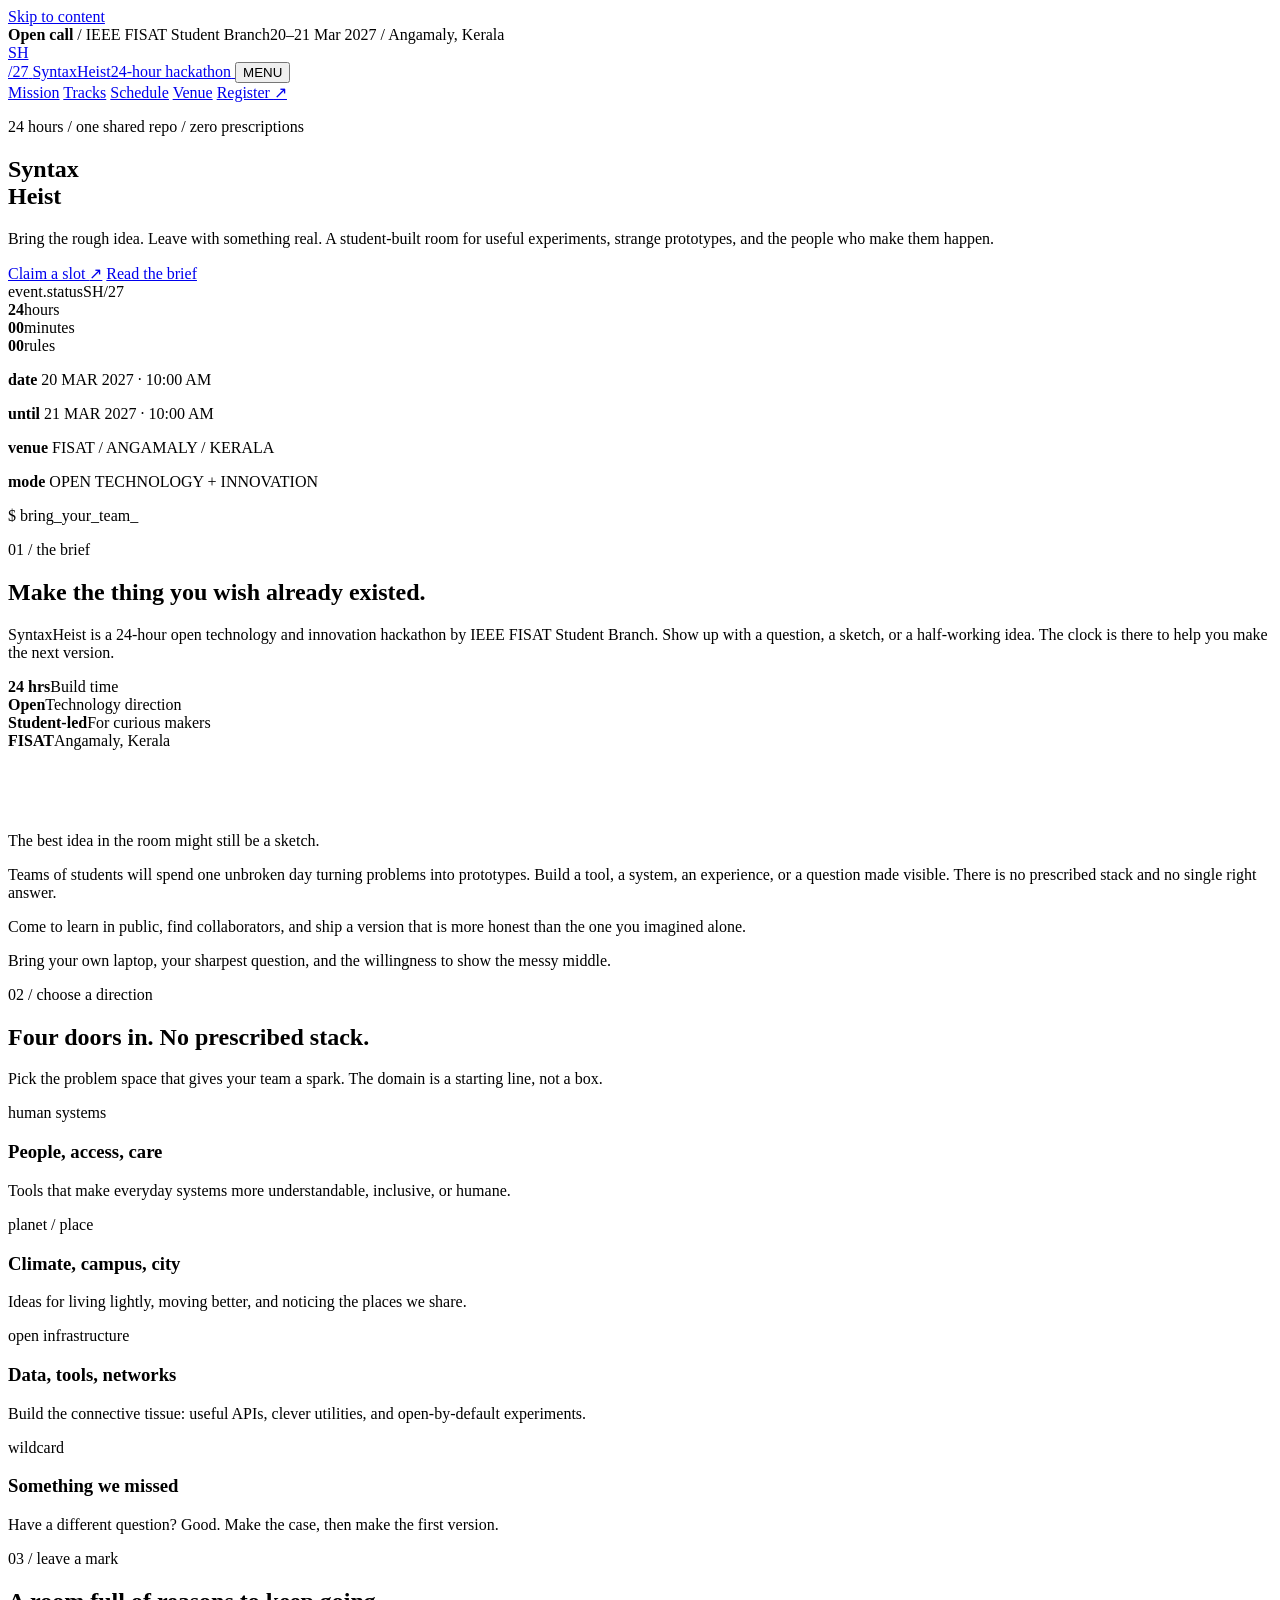
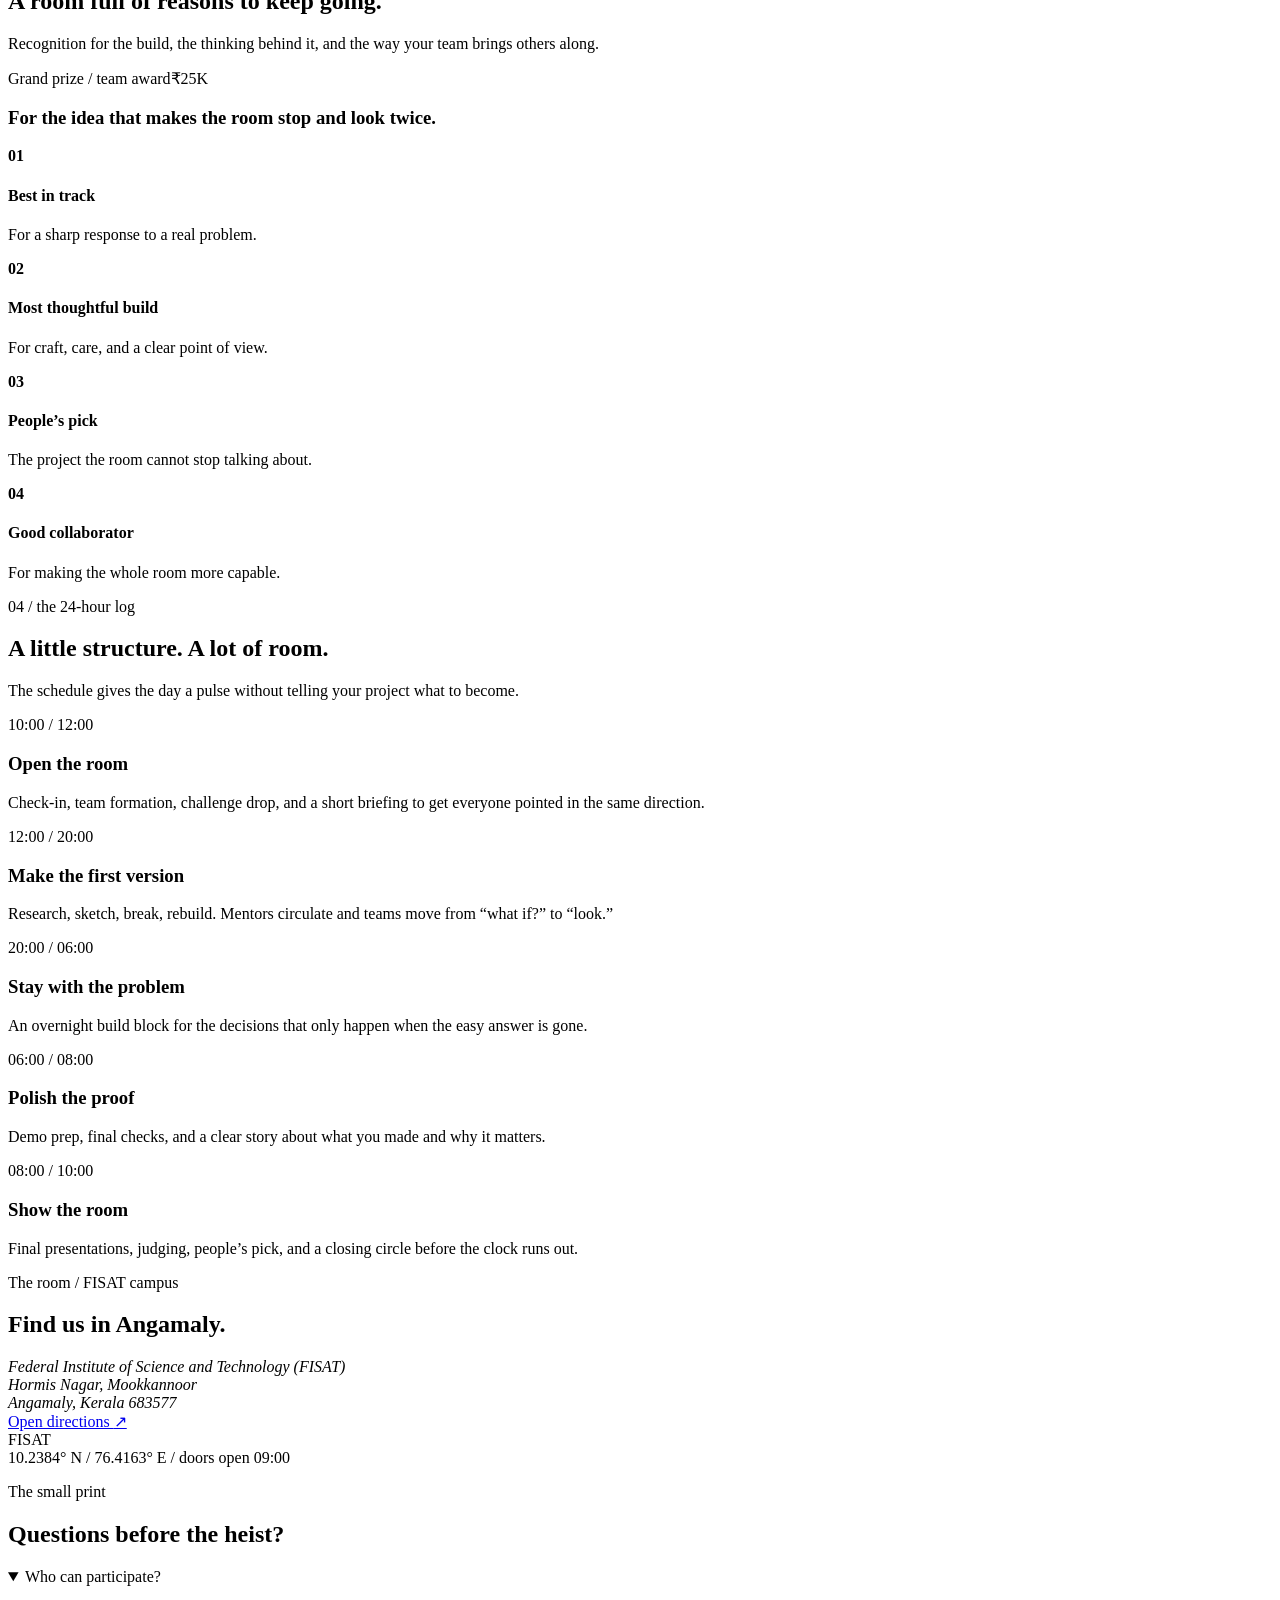
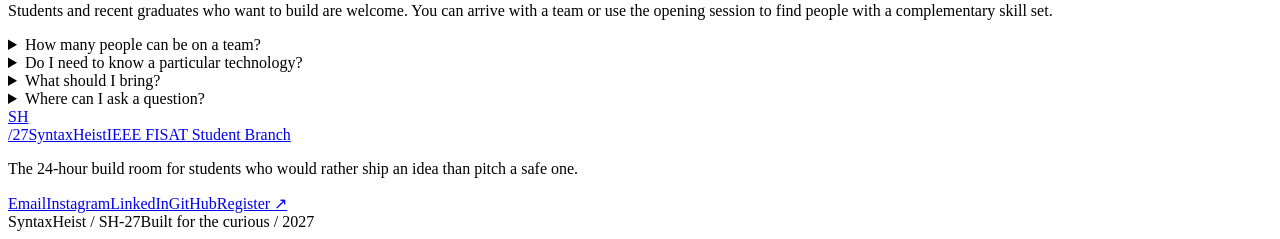
==== public/index.html @ 9d6cf353 "Build SyntaxHeist hackathon website" ====
<!doctype html>
<html lang="en">
<head>
  <meta charset="utf-8">
  <meta name="viewport" content="width=device-width, initial-scale=1">
  <meta name="description" content="SyntaxHeist is a 24-hour open technology and innovation hackathon by IEEE FISAT Student Branch.">
  <title>SyntaxHeist — 24-Hour Hackathon</title>
  <link rel="stylesheet" href="/styles.css">
  <script src="/script.js" defer></script>
</head>
<body>
  <a class="skip-link" href="#main-content">Skip to content</a>
  <div class="page-shell">
    <div class="announcement"><div class="wrap"><span><strong>Open call</strong> / IEEE FISAT Student Branch</span><span>20–21 Mar 2027 / Angamaly, Kerala</span></div></div>
    <header class="site-header">
      <div class="wrap header-inner">
        <a class="brand" href="/" aria-label="SyntaxHeist home">
          <span class="brand-mark">SH<br><span>/27</span></span>
          <span class="brand-text">SyntaxHeist<span>24-hour hackathon</span></span>
        </a>
        <button class="menu-toggle" type="button" data-menu-toggle aria-expanded="false" aria-label="Open navigation">MENU</button>
        <nav class="site-nav" data-site-nav aria-label="Primary navigation">
          <a href="#mission">Mission</a>
          <a href="#tracks">Tracks</a>
          <a href="#schedule">Schedule</a>
          <a href="#venue">Venue</a>
          <a class="nav-cta" href="/register.html">Register <span aria-hidden="true">↗</span></a>
        </nav>
      </div>
    </header>

    <main id="main-content">
      <section class="hero" aria-labelledby="hero-title">
        <div class="wrap hero-grid">
          <div class="hero-copy">
            <p class="eyebrow">24 hours / one shared repo / zero prescriptions</p>
            <h1 id="hero-title"><span class="outline">Syntax</span><br><span class="signal">Heist</span></h1>
            <p class="hero-dek">Bring the rough idea. Leave with something real. A student-built room for useful experiments, strange prototypes, and the people who make them happen.</p>
            <div class="hero-actions">
              <a class="button button-primary" href="/register.html">Claim a slot <span aria-hidden="true">↗</span></a>
              <a class="text-link" href="#mission">Read the brief</a>
            </div>
          </div>
          <div class="hero-console" aria-label="Event countdown information">
            <div class="console-top"><span><i class="live-dot"></i>event.status</span><span>SH/27</span></div>
            <div class="console-time" aria-label="24 hours">
              <div class="time-block"><strong>24</strong><span>hours</span></div>
              <div class="time-block"><strong>00</strong><span>minutes</span></div>
              <div class="time-block"><strong>00</strong><span>rules</span></div>
            </div>
            <div class="console-log">
              <p><b>date</b> 20 MAR 2027 · 10:00 AM</p>
              <p><b>until</b> 21 MAR 2027 · 10:00 AM</p>
              <p><b>venue</b> FISAT / ANGAMALY / KERALA</p>
              <p><b>mode</b> OPEN TECHNOLOGY + INNOVATION</p>
              <p class="cursor">$ bring_your_team<span aria-hidden="true">_</span></p>
            </div>
          </div>
        </div>
      </section>

      <section class="section" id="mission" aria-labelledby="mission-title">
        <div class="wrap">
          <div class="section-heading">
            <p class="rule-label">01 / the brief</p>
            <div><h2 id="mission-title">Make the thing you wish already existed.</h2><p class="lead">SyntaxHeist is a 24-hour open technology and innovation hackathon by IEEE FISAT Student Branch. Show up with a question, a sketch, or a half-working idea. The clock is there to help you make the next version.</p></div>
          </div>
          <div class="facts" aria-label="Event facts">
            <div class="fact"><strong>24 hrs</strong><span>Build time</span></div>
            <div class="fact"><strong>Open</strong><span>Technology direction</span></div>
            <div class="fact"><strong>Student-led</strong><span>For curious makers</span></div>
            <div class="fact"><strong>FISAT</strong><span>Angamaly, Kerala</span></div>
          </div>
          <div class="about-layout" style="margin-top: 82px;">
            <p class="big-note">The best idea in the room might still be a sketch.</p>
            <div class="about-copy"><p>Teams of students will spend one unbroken day turning problems into prototypes. Build a tool, a system, an experience, or a question made visible. There is no prescribed stack and no single right answer.</p><p>Come to learn in public, find collaborators, and ship a version that is more honest than the one you imagined alone.</p><p class="callout">Bring your own laptop, your sharpest question, and the willingness to show the messy middle.</p></div>
          </div>
        </div>
      </section>

      <section class="section" id="tracks" aria-labelledby="tracks-title">
        <div class="wrap">
          <div class="section-heading"><p class="rule-label">02 / choose a direction</p><div><h2 id="tracks-title">Four doors in. No prescribed stack.</h2><p class="lead">Pick the problem space that gives your team a spark. The domain is a starting line, not a box.</p></div></div>
          <div class="track-grid">
            <article class="track" data-index="/01"><span class="track-tag">human systems</span><h3>People, access, care</h3><p>Tools that make everyday systems more understandable, inclusive, or humane.</p></article>
            <article class="track" data-index="/02"><span class="track-tag">planet / place</span><h3>Climate, campus, city</h3><p>Ideas for living lightly, moving better, and noticing the places we share.</p></article>
            <article class="track" data-index="/03"><span class="track-tag">open infrastructure</span><h3>Data, tools, networks</h3><p>Build the connective tissue: useful APIs, clever utilities, and open-by-default experiments.</p></article>
            <article class="track" data-index="/04"><span class="track-tag">wildcard</span><h3>Something we missed</h3><p>Have a different question? Good. Make the case, then make the first version.</p></article>
          </div>
        </div>
      </section>

      <section class="section" aria-labelledby="prizes-title">
        <div class="wrap">
          <div class="section-heading"><p class="rule-label">03 / leave a mark</p><div><h2 id="prizes-title">A room full of reasons to keep going.</h2><p class="lead">Recognition for the build, the thinking behind it, and the way your team brings others along.</p></div></div>
          <div class="prize-layout">
            <div class="prize-feature"><span class="eyebrow">Grand prize / team award</span><span class="amount">₹25K</span><h3>For the idea that makes the room stop and look twice.</h3></div>
            <div class="prize-list">
              <div class="prize-row"><strong>01</strong><div><h4>Best in track</h4><p>For a sharp response to a real problem.</p></div></div>
              <div class="prize-row"><strong>02</strong><div><h4>Most thoughtful build</h4><p>For craft, care, and a clear point of view.</p></div></div>
              <div class="prize-row"><strong>03</strong><div><h4>People’s pick</h4><p>The project the room cannot stop talking about.</p></div></div>
              <div class="prize-row"><strong>04</strong><div><h4>Good collaborator</h4><p>For making the whole room more capable.</p></div></div>
            </div>
          </div>
        </div>
      </section>

      <section class="section" id="schedule" aria-labelledby="schedule-title">
        <div class="wrap">
          <div class="section-heading"><p class="rule-label">04 / the 24-hour log</p><div><h2 id="schedule-title">A little structure. A lot of room.</h2><p class="lead">The schedule gives the day a pulse without telling your project what to become.</p></div></div>
          <div class="timeline">
            <div class="timeline-item"><span class="timeline-time">10:00 / 12:00</span><h3>Open the room</h3><p>Check-in, team formation, challenge drop, and a short briefing to get everyone pointed in the same direction.</p></div>
            <div class="timeline-item"><span class="timeline-time">12:00 / 20:00</span><h3>Make the first version</h3><p>Research, sketch, break, rebuild. Mentors circulate and teams move from “what if?” to “look.”</p></div>
            <div class="timeline-item"><span class="timeline-time">20:00 / 06:00</span><h3>Stay with the problem</h3><p>An overnight build block for the decisions that only happen when the easy answer is gone.</p></div>
            <div class="timeline-item"><span class="timeline-time">06:00 / 08:00</span><h3>Polish the proof</h3><p>Demo prep, final checks, and a clear story about what you made and why it matters.</p></div>
            <div class="timeline-item"><span class="timeline-time">08:00 / 10:00</span><h3>Show the room</h3><p>Final presentations, judging, people’s pick, and a closing circle before the clock runs out.</p></div>
          </div>
        </div>
      </section>

      <section class="section" id="venue" aria-labelledby="venue-title">
        <div class="wrap venue-band">
          <div><p class="eyebrow">The room / FISAT campus</p><h2 id="venue-title">Find us in Angamaly.</h2><address>Federal Institute of Science and Technology (FISAT)<br>Hormis Nagar, Mookkannoor<br>Angamaly, Kerala 683577</address><div class="hero-actions"><a class="button button-ghost" href="https://www.google.com/maps/search/?api=1&query=Federal+Institute+of+Science+and+Technology+FISAT+Angamaly+Kerala" target="_blank" rel="noreferrer">Open directions <span aria-hidden="true">↗</span></a></div></div>
          <div class="venue-card"><div class="venue-map"><span class="venue-pin">FISAT</span></div><div class="venue-meta">10.2384° N / 76.4163° E / doors open 09:00</div></div>
        </div>
      </section>

      <section class="section" aria-labelledby="faq-title">
        <div class="wrap faq-grid">
          <div class="faq-intro"><p class="eyebrow">The small print</p><h2 id="faq-title">Questions before the heist?</h2></div>
          <div class="faq-list">
            <details open><summary>Who can participate?</summary><p>Students and recent graduates who want to build are welcome. You can arrive with a team or use the opening session to find people with a complementary skill set.</p></details>
            <details><summary>How many people can be on a team?</summary><p>Teams of 2–4 are the sweet spot. A solo build is welcome too; use the team member field on the form to tell us what you are looking for.</p></details>
            <details><summary>Do I need to know a particular technology?</summary><p>No. SyntaxHeist is open technology by design. Bring the tools that help you answer the question, not the tools that look impressive on paper.</p></details>
            <details><summary>What should I bring?</summary><p>Your laptop, charger, student ID, a water bottle, and a willingness to explain your work as it changes. More event logistics will be shared after registration.</p></details>
            <details><summary>Where can I ask a question?</summary><p>Write to <a class="text-link" href="mailto:ieeefisat@fisat.ac.in">ieeefisat@fisat.ac.in</a> and include “SyntaxHeist” in the subject line.</p></details>
          </div>
        </div>
      </section>
    </main>

    <footer class="site-footer">
      <div class="wrap">
        <div class="footer-top"><div><a class="brand" href="/" aria-label="SyntaxHeist home"><span class="brand-mark">SH<br><span>/27</span></span><span class="brand-text">SyntaxHeist<span>IEEE FISAT Student Branch</span></span></a><p class="footer-note">The 24-hour build room for students who would rather ship an idea than pitch a safe one.</p></div><div class="footer-links"><a href="mailto:ieeefisat@fisat.ac.in">Email</a><a href="https://www.instagram.com/ieeefisat/" target="_blank" rel="noreferrer">Instagram</a><a href="https://www.linkedin.com/company/ieee-fisat-student-branch/" target="_blank" rel="noreferrer">LinkedIn</a><a href="https://github.com/IEEE-FISAT-Student-Branch" target="_blank" rel="noreferrer">GitHub</a><a href="/register.html">Register ↗</a></div></div>
        <div class="footer-bottom"><span>SyntaxHeist / SH-27</span><span>Built for the curious / 2027</span></div>
      </div>
    </footer>
  </div>
</body>
</html>
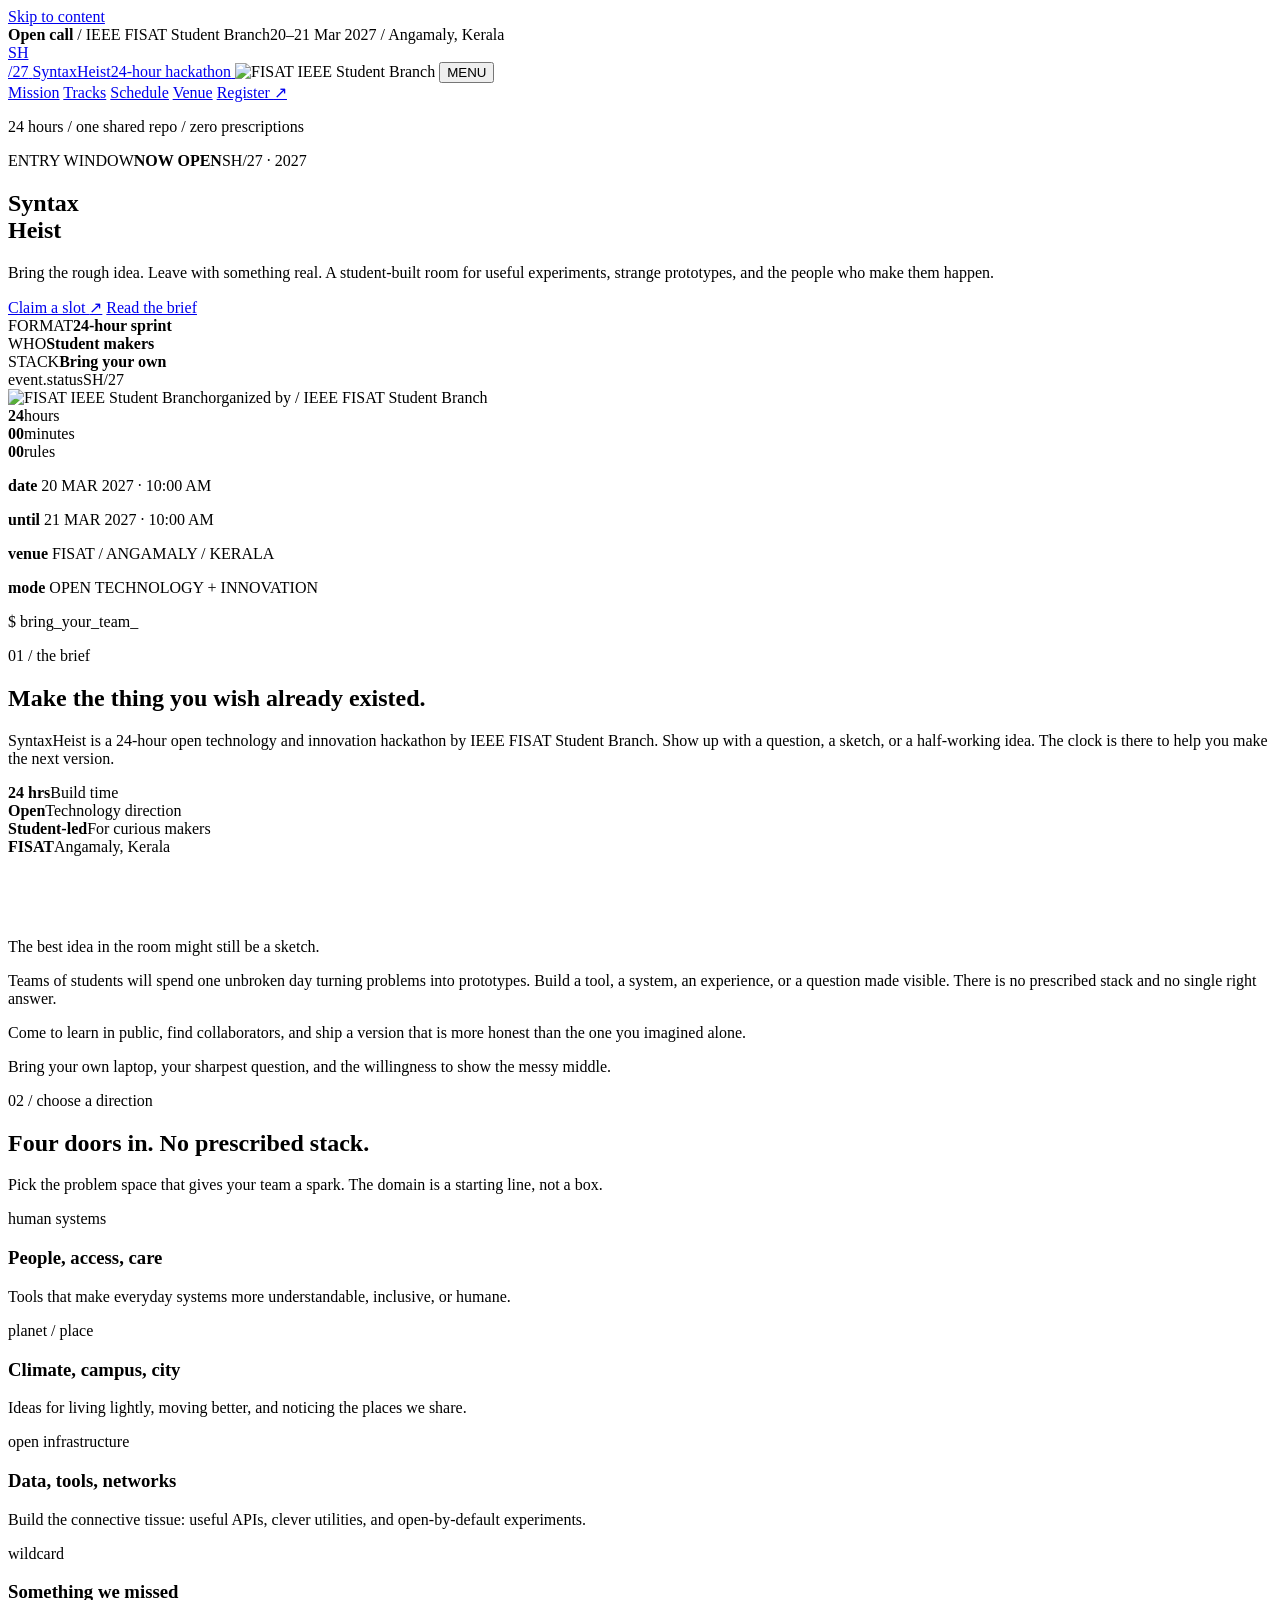
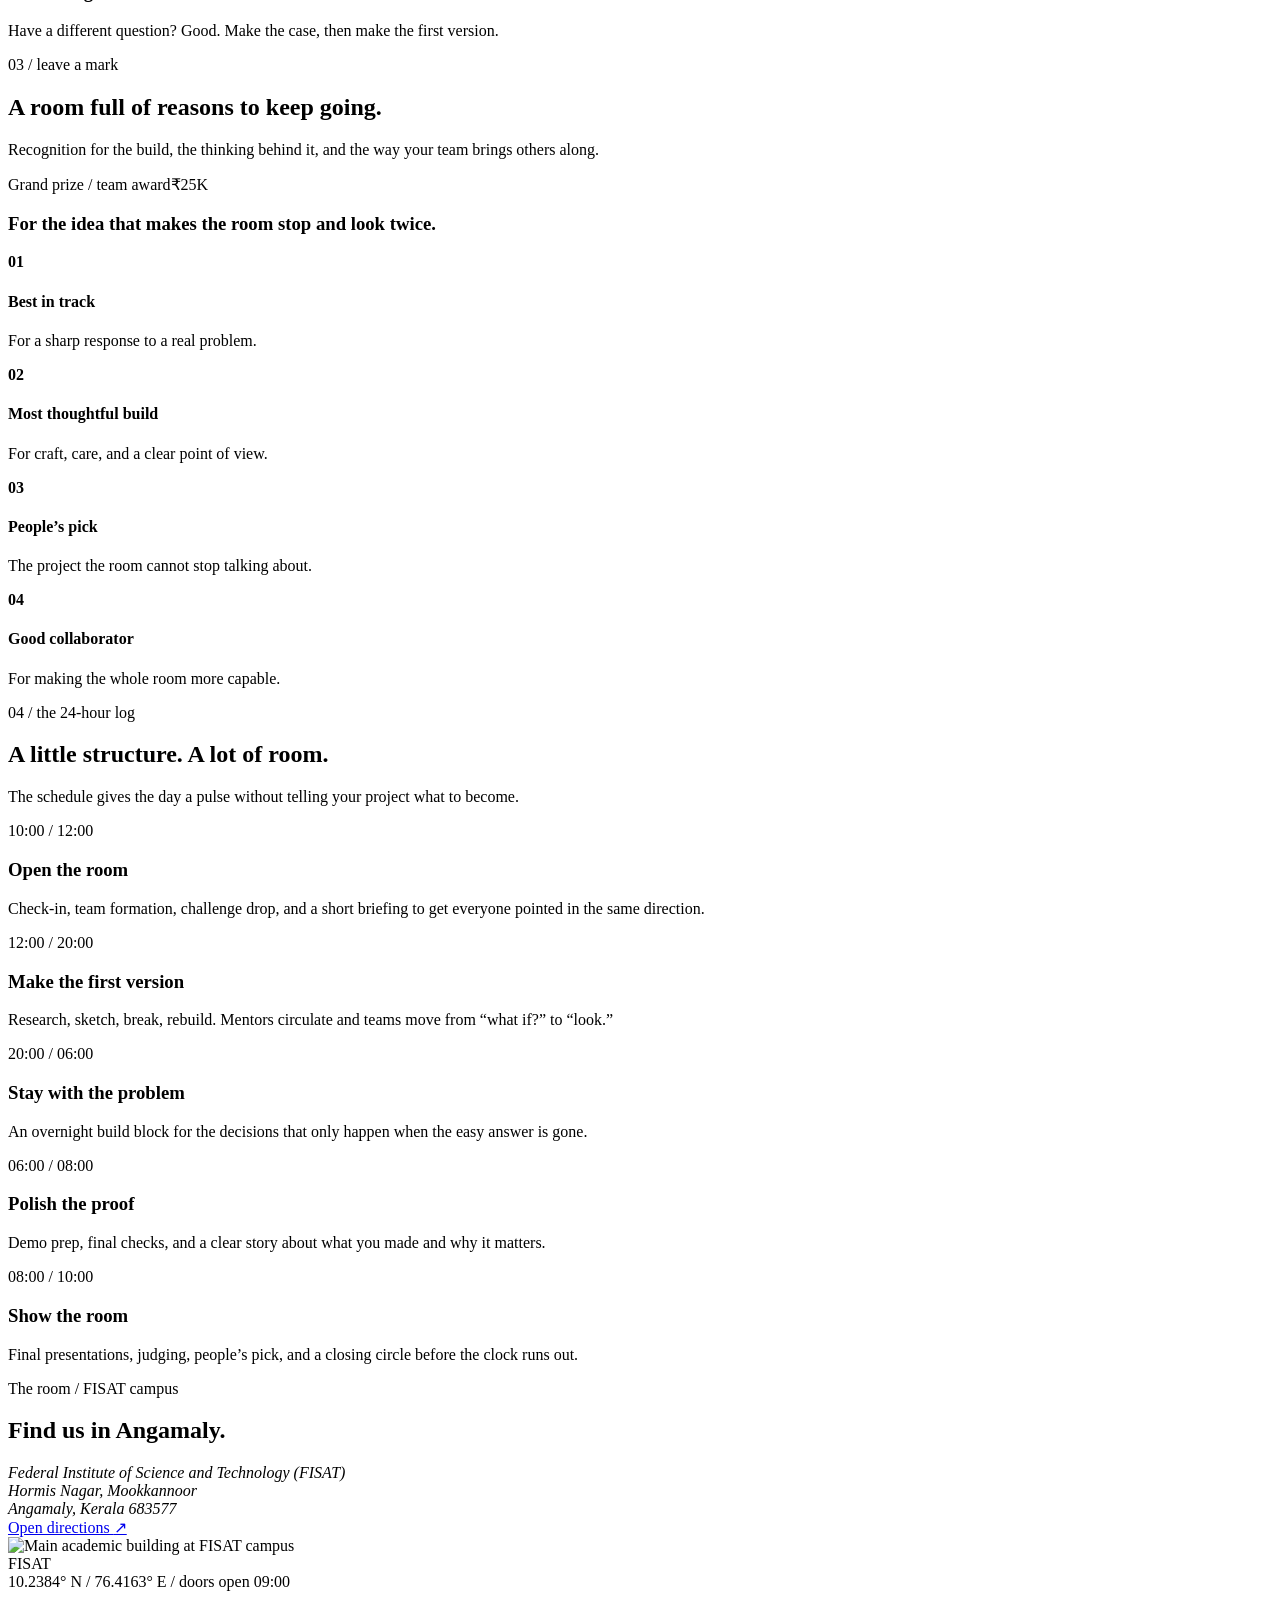
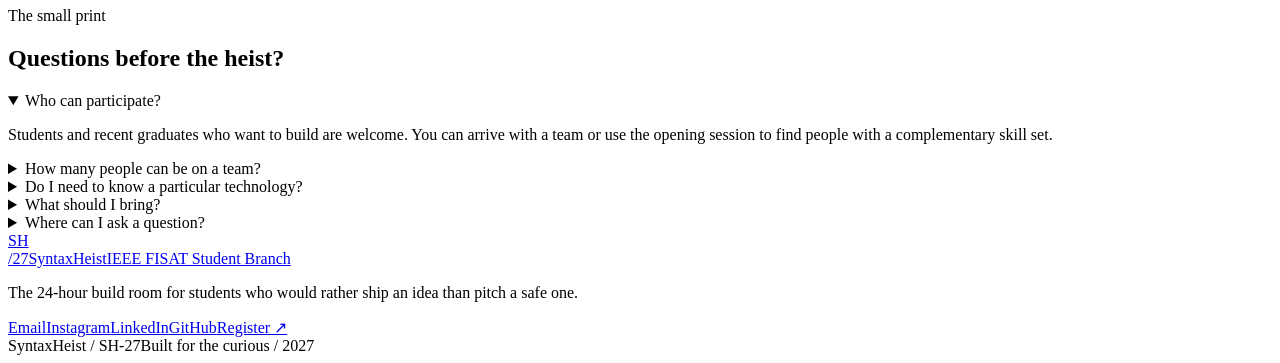
==== commit 3143c068: "Refine SyntaxHeist event UI" ====
--- a/public/index.html
+++ b/public/index.html
@@ -18,6 +18,7 @@
           <span class="brand-mark">SH<br><span>/27</span></span>
           <span class="brand-text">SyntaxHeist<span>24-hour hackathon</span></span>
         </a>
+        <img class="organizer-logo" src="/assets/fisat-ieee-student-branch.jpg" alt="FISAT IEEE Student Branch">
         <button class="menu-toggle" type="button" data-menu-toggle aria-expanded="false" aria-label="Open navigation">MENU</button>
         <nav class="site-nav" data-site-nav aria-label="Primary navigation">
           <a href="#mission">Mission</a>
@@ -34,15 +35,18 @@
         <div class="wrap hero-grid">
           <div class="hero-copy">
             <p class="eyebrow">24 hours / one shared repo / zero prescriptions</p>
+            <div class="hero-stamp"><span>ENTRY WINDOW</span><strong>NOW OPEN</strong><span>SH/27 · 2027</span></div>
             <h1 id="hero-title"><span class="outline">Syntax</span><br><span class="signal">Heist</span></h1>
             <p class="hero-dek">Bring the rough idea. Leave with something real. A student-built room for useful experiments, strange prototypes, and the people who make them happen.</p>
             <div class="hero-actions">
               <a class="button button-primary" href="/register.html">Claim a slot <span aria-hidden="true">↗</span></a>
               <a class="text-link" href="#mission">Read the brief</a>
             </div>
+            <div class="hero-meta" aria-label="Quick event details"><div><span>FORMAT</span><strong>24-hour sprint</strong></div><div><span>WHO</span><strong>Student makers</strong></div><div><span>STACK</span><strong>Bring your own</strong></div></div>
           </div>
           <div class="hero-console" aria-label="Event countdown information">
             <div class="console-top"><span><i class="live-dot"></i>event.status</span><span>SH/27</span></div>
+            <div class="organizer-lockup"><img src="/assets/fisat-ieee-student-branch.jpg" alt="FISAT IEEE Student Branch"><span>organized by / IEEE FISAT Student Branch</span></div>
             <div class="console-time" aria-label="24 hours">
               <div class="time-block"><strong>24</strong><span>hours</span></div>
               <div class="time-block"><strong>00</strong><span>minutes</span></div>
@@ -121,7 +125,7 @@
       <section class="section" id="venue" aria-labelledby="venue-title">
         <div class="wrap venue-band">
           <div><p class="eyebrow">The room / FISAT campus</p><h2 id="venue-title">Find us in Angamaly.</h2><address>Federal Institute of Science and Technology (FISAT)<br>Hormis Nagar, Mookkannoor<br>Angamaly, Kerala 683577</address><div class="hero-actions"><a class="button button-ghost" href="https://www.google.com/maps/search/?api=1&query=Federal+Institute+of+Science+and+Technology+FISAT+Angamaly+Kerala" target="_blank" rel="noreferrer">Open directions <span aria-hidden="true">↗</span></a></div></div>
-          <div class="venue-card"><div class="venue-map"><span class="venue-pin">FISAT</span></div><div class="venue-meta">10.2384° N / 76.4163° E / doors open 09:00</div></div>
+          <div class="venue-card"><img class="venue-photo" src="/assets/fisat-campus.jpg" alt="Main academic building at FISAT campus"><div class="venue-map"><span class="venue-pin">FISAT</span></div><div class="venue-meta">10.2384° N / 76.4163° E / doors open 09:00</div></div>
         </div>
       </section>
 
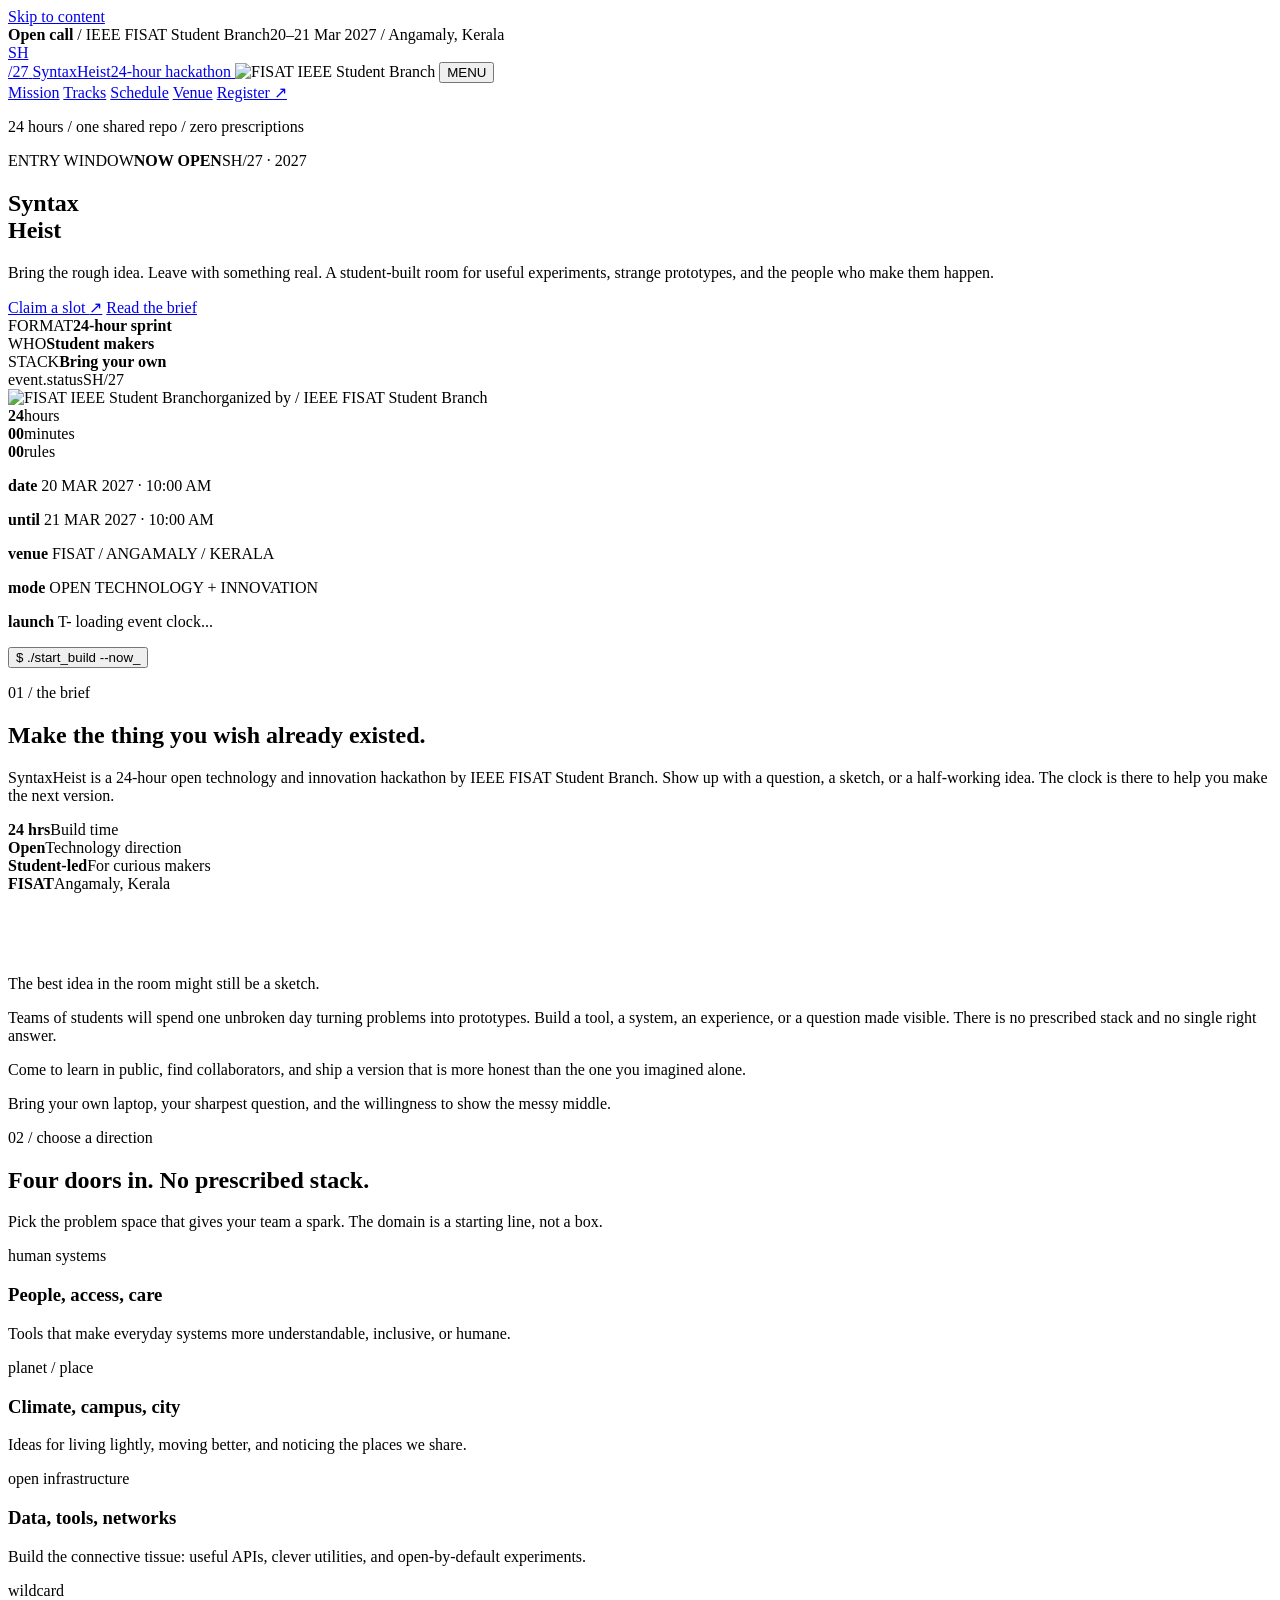
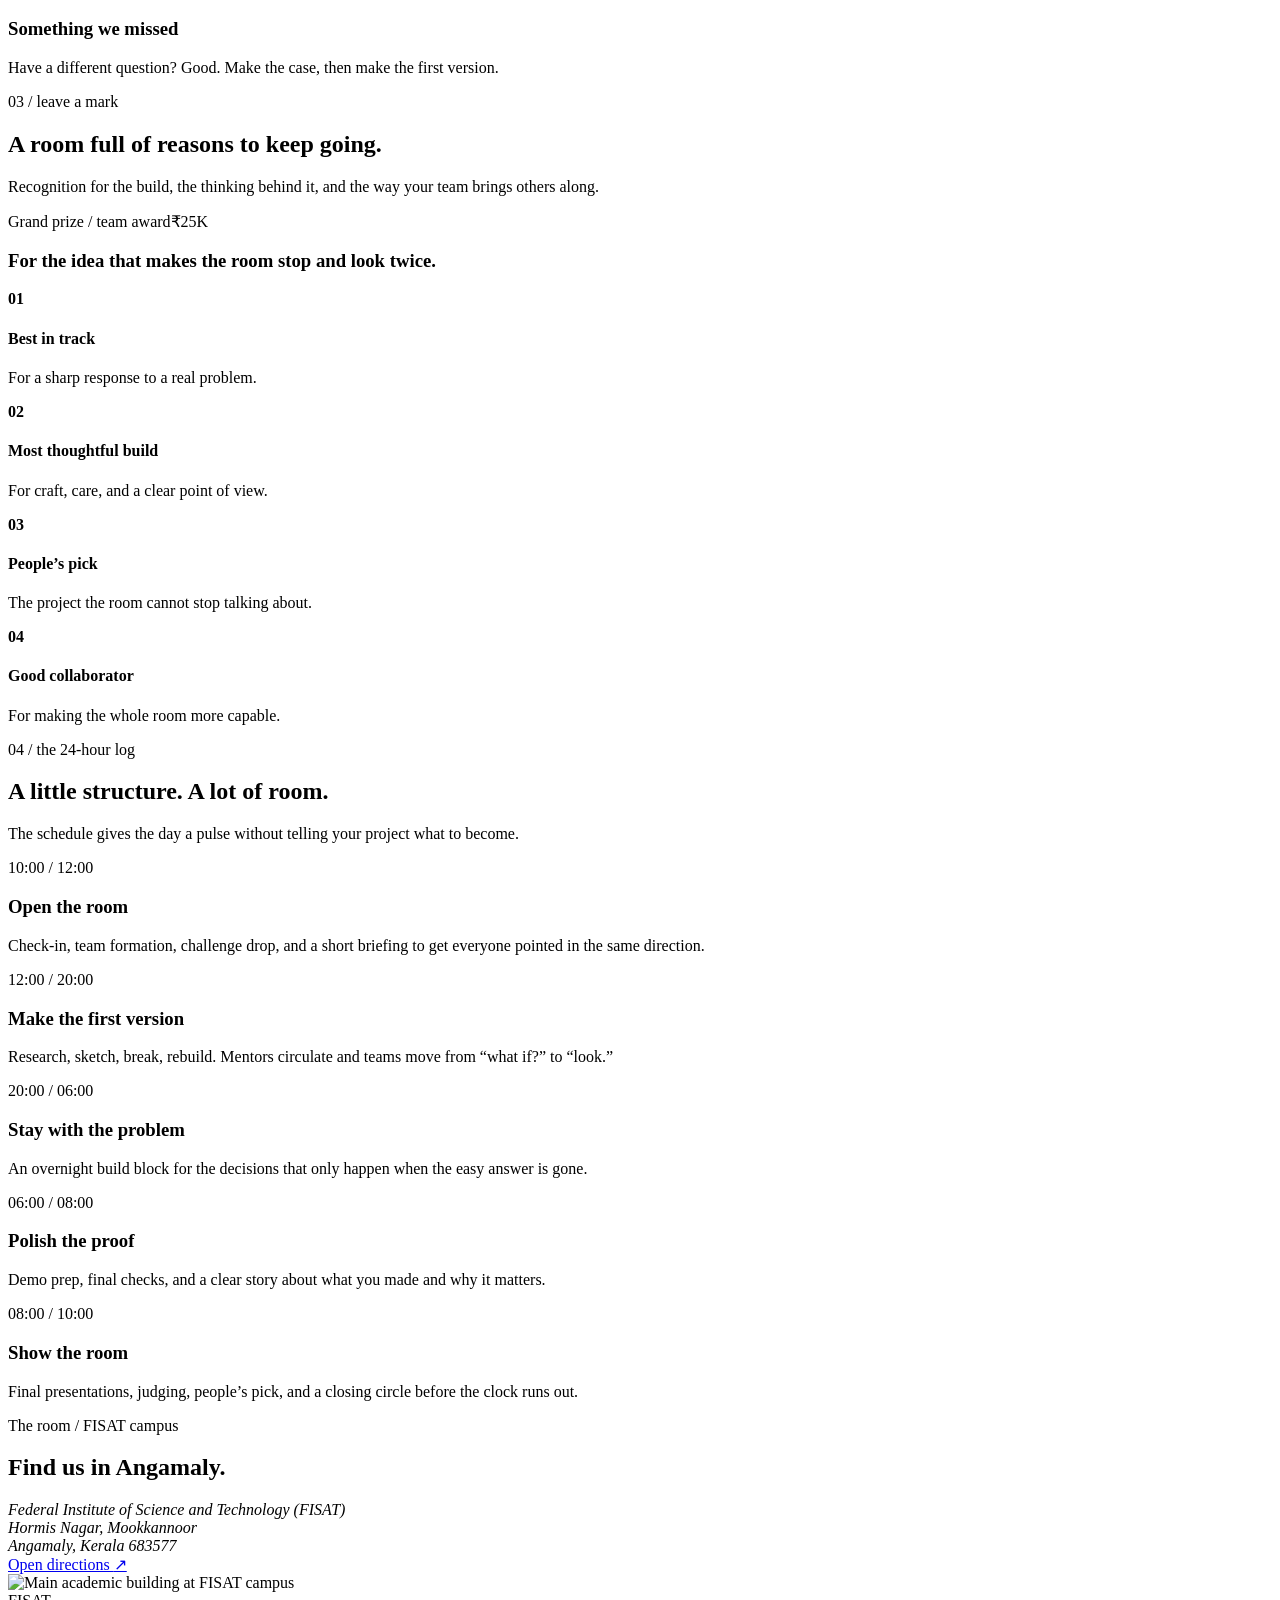
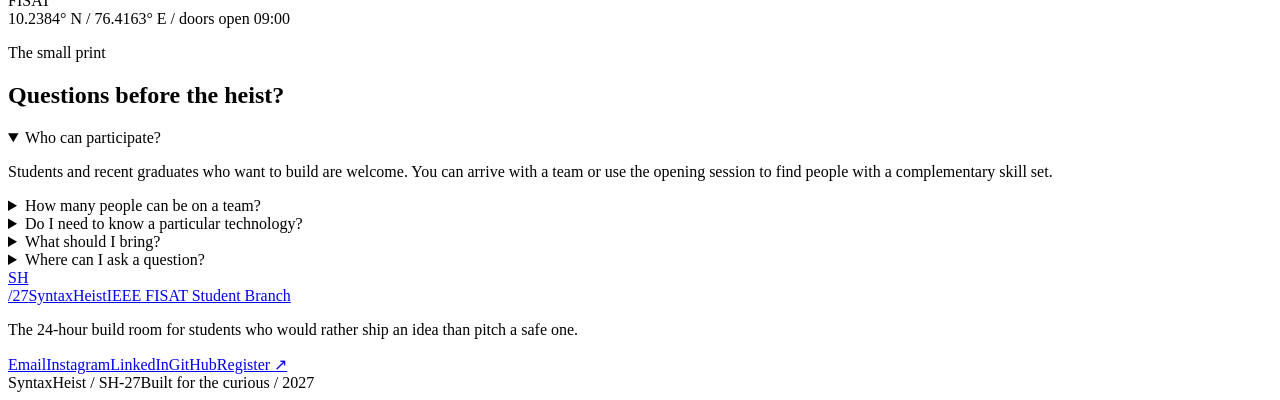
==== commit d8de360c: "Add brutalist terminal interactions and background treatment" ====
--- a/public/index.html
+++ b/public/index.html
@@ -18,7 +18,7 @@
           <span class="brand-mark">SH<br><span>/27</span></span>
           <span class="brand-text">SyntaxHeist<span>24-hour hackathon</span></span>
         </a>
-        <img class="organizer-logo" src="/assets/fisat-ieee-student-branch.jpg" alt="FISAT IEEE Student Branch">
+        <img class="organizer-logo" src="/assets/fisat-ieee-student-branch.png" alt="FISAT IEEE Student Branch">
         <button class="menu-toggle" type="button" data-menu-toggle aria-expanded="false" aria-label="Open navigation">MENU</button>
         <nav class="site-nav" data-site-nav aria-label="Primary navigation">
           <a href="#mission">Mission</a>
@@ -36,7 +36,7 @@
           <div class="hero-copy">
             <p class="eyebrow">24 hours / one shared repo / zero prescriptions</p>
             <div class="hero-stamp"><span>ENTRY WINDOW</span><strong>NOW OPEN</strong><span>SH/27 · 2027</span></div>
-            <h1 id="hero-title"><span class="outline">Syntax</span><br><span class="signal">Heist</span></h1>
+            <h1 id="hero-title"><span class="outline">Syntax</span><br><span class="signal" data-text="Heist">Heist</span></h1>
             <p class="hero-dek">Bring the rough idea. Leave with something real. A student-built room for useful experiments, strange prototypes, and the people who make them happen.</p>
             <div class="hero-actions">
               <a class="button button-primary" href="/register.html">Claim a slot <span aria-hidden="true">↗</span></a>
@@ -46,7 +46,7 @@
           </div>
           <div class="hero-console" aria-label="Event countdown information">
             <div class="console-top"><span><i class="live-dot"></i>event.status</span><span>SH/27</span></div>
-            <div class="organizer-lockup"><img src="/assets/fisat-ieee-student-branch.jpg" alt="FISAT IEEE Student Branch"><span>organized by / IEEE FISAT Student Branch</span></div>
+            <div class="organizer-lockup"><img src="/assets/fisat-ieee-student-branch.png" alt="FISAT IEEE Student Branch"><span>organized by / IEEE FISAT Student Branch</span></div>
             <div class="console-time" aria-label="24 hours">
               <div class="time-block"><strong>24</strong><span>hours</span></div>
               <div class="time-block"><strong>00</strong><span>minutes</span></div>
@@ -57,7 +57,9 @@
               <p><b>until</b> 21 MAR 2027 · 10:00 AM</p>
               <p><b>venue</b> FISAT / ANGAMALY / KERALA</p>
               <p><b>mode</b> OPEN TECHNOLOGY + INNOVATION</p>
-              <p class="cursor">$ bring_your_team<span aria-hidden="true">_</span></p>
+              <p><b>launch</b> <span data-countdown>T- loading event clock...</span></p>
+              <button class="cursor terminal-command" type="button" data-terminal-command="boot">$ ./start_build --now<span aria-hidden="true">_</span></button>
+              <p class="terminal-output" data-terminal-output hidden>OK // room unlocked. Bring the rough idea.</p>
             </div>
           </div>
         </div>
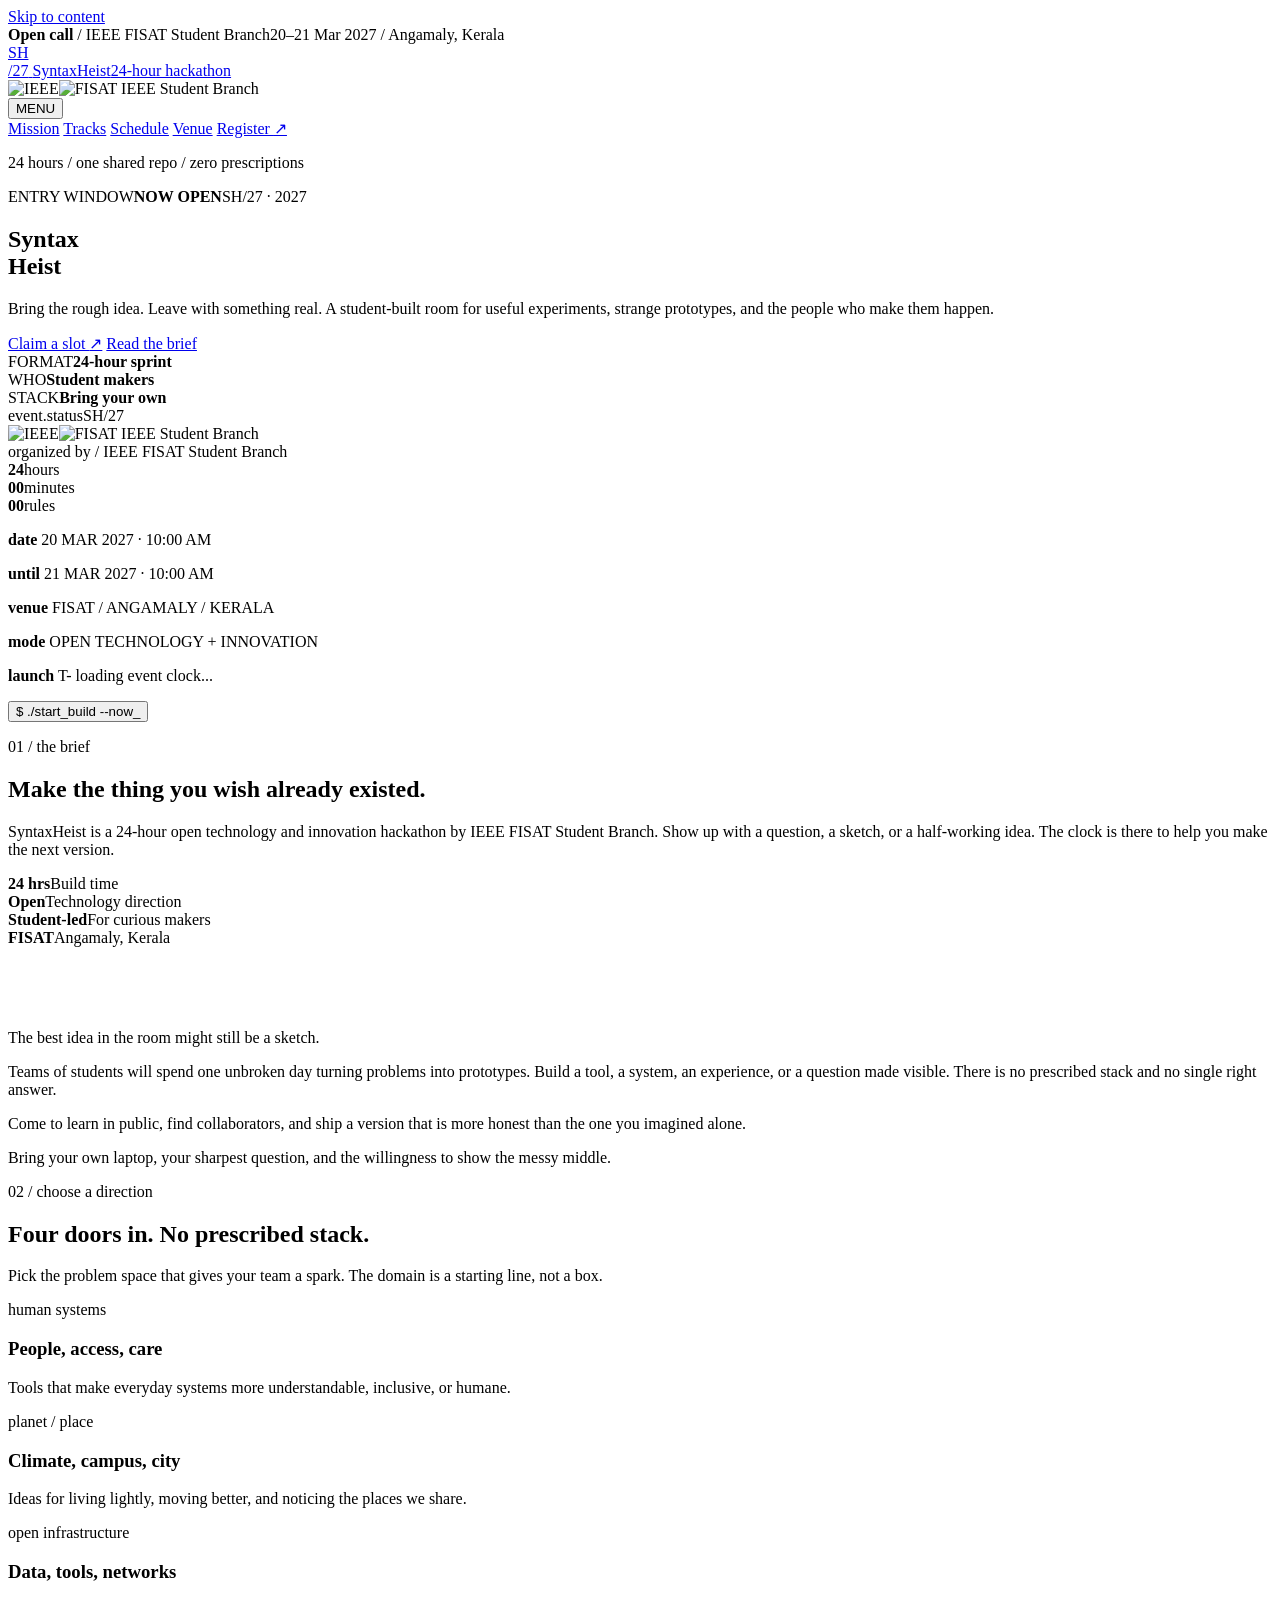
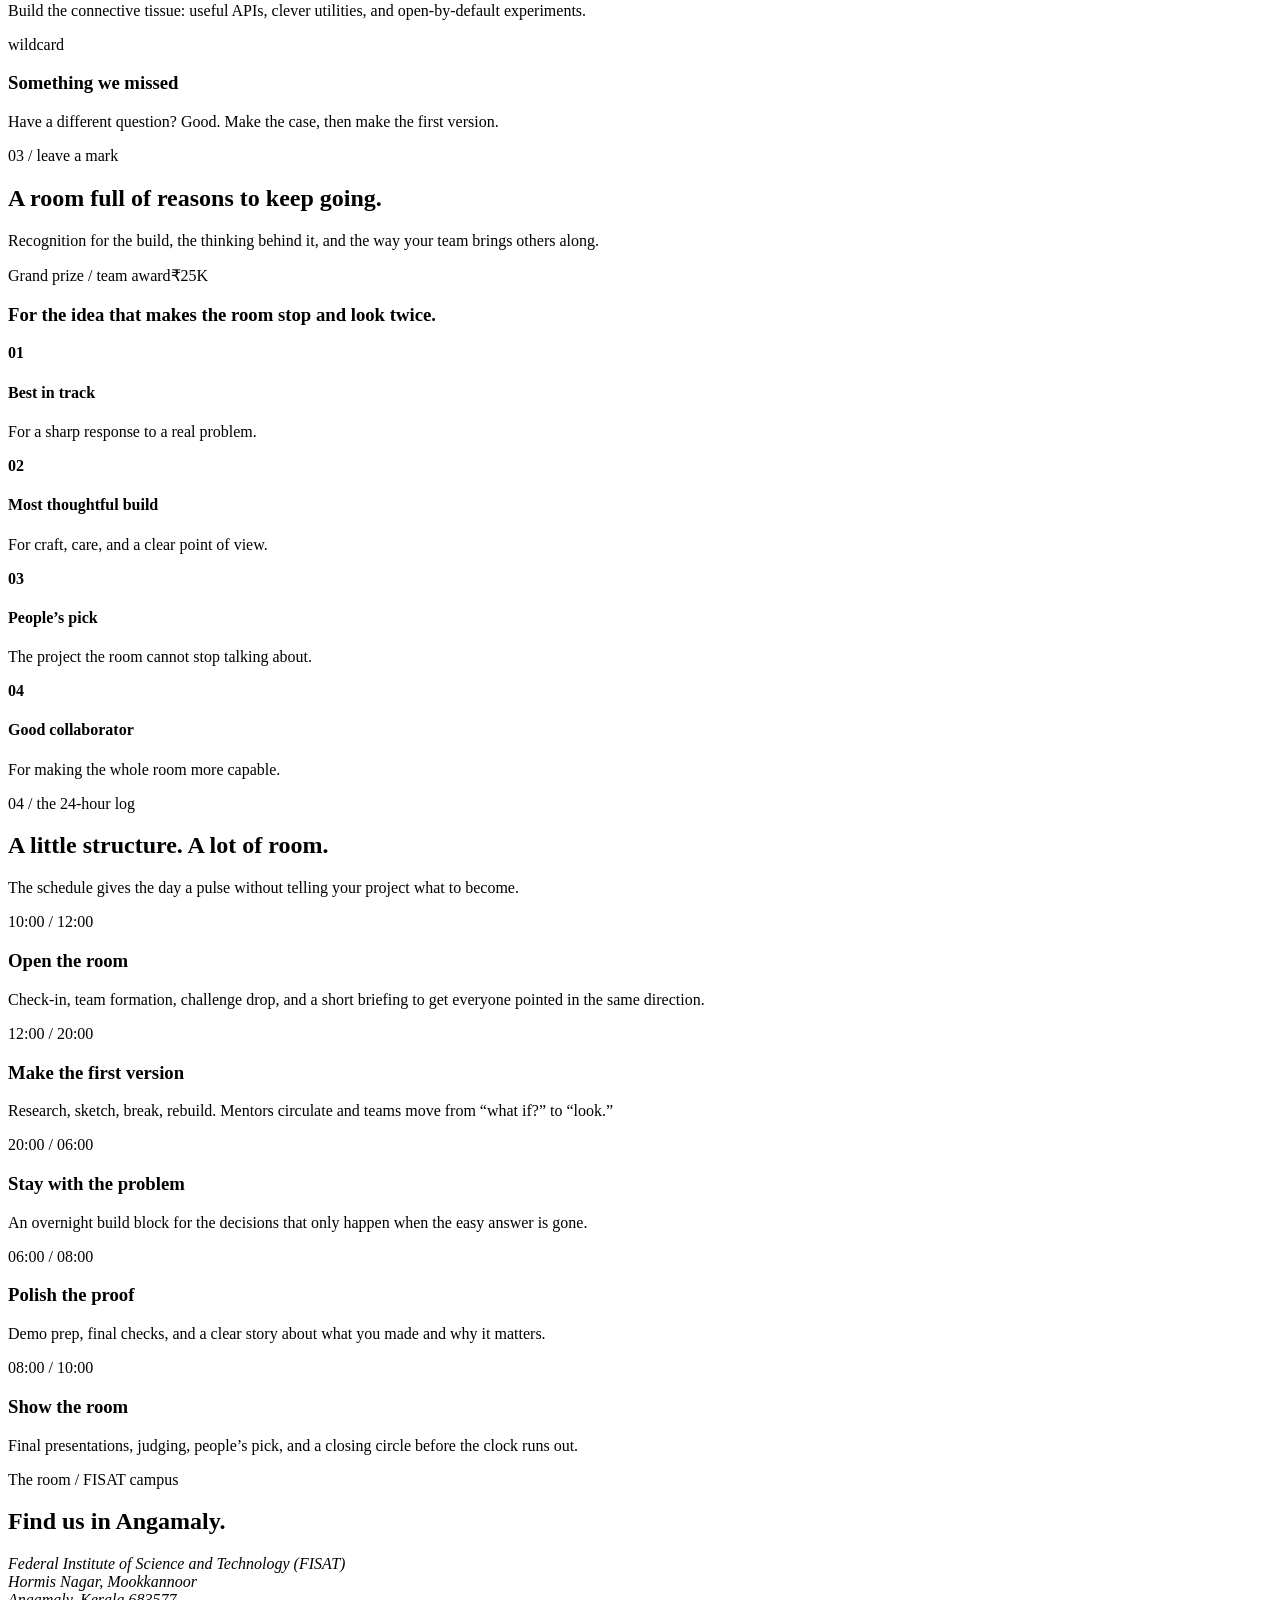
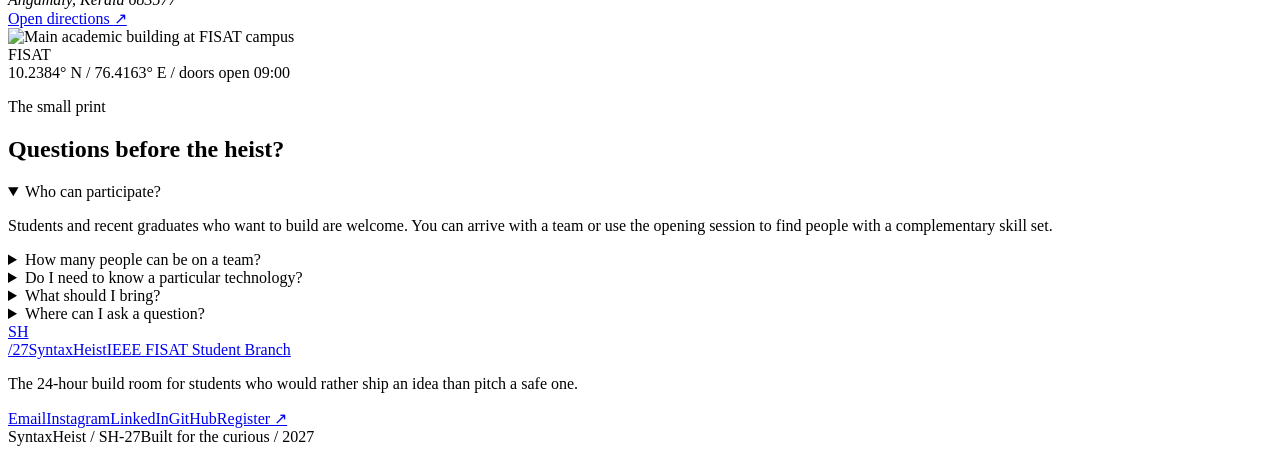
==== commit 1d9246a8: "Fix official IEEE and FISAT logo lockup" ====
--- a/public/index.html
+++ b/public/index.html
@@ -18,7 +18,7 @@
           <span class="brand-mark">SH<br><span>/27</span></span>
           <span class="brand-text">SyntaxHeist<span>24-hour hackathon</span></span>
         </a>
-        <img class="organizer-logo" src="/assets/fisat-ieee-student-branch.png" alt="FISAT IEEE Student Branch">
+        <div class="organizer-logo-plate" aria-label="IEEE FISAT Student Branch"><img class="ieee-logo" src="/assets/ieee-master-brand.png" alt="IEEE"><span class="logo-rule" aria-hidden="true"></span><img class="fisat-logo" src="/assets/fisat-ieee-student-branch.png" alt="FISAT IEEE Student Branch"></div>
         <button class="menu-toggle" type="button" data-menu-toggle aria-expanded="false" aria-label="Open navigation">MENU</button>
         <nav class="site-nav" data-site-nav aria-label="Primary navigation">
           <a href="#mission">Mission</a>
@@ -46,7 +46,7 @@
           </div>
           <div class="hero-console" aria-label="Event countdown information">
             <div class="console-top"><span><i class="live-dot"></i>event.status</span><span>SH/27</span></div>
-            <div class="organizer-lockup"><img src="/assets/fisat-ieee-student-branch.png" alt="FISAT IEEE Student Branch"><span>organized by / IEEE FISAT Student Branch</span></div>
+            <div class="organizer-lockup"><div class="organizer-logo-plate"><img class="ieee-logo" src="/assets/ieee-master-brand.png" alt="IEEE"><span class="logo-rule" aria-hidden="true"></span><img class="fisat-logo" src="/assets/fisat-ieee-student-branch.png" alt="FISAT IEEE Student Branch"></div><span>organized by / IEEE FISAT Student Branch</span></div>
             <div class="console-time" aria-label="24 hours">
               <div class="time-block"><strong>24</strong><span>hours</span></div>
               <div class="time-block"><strong>00</strong><span>minutes</span></div>
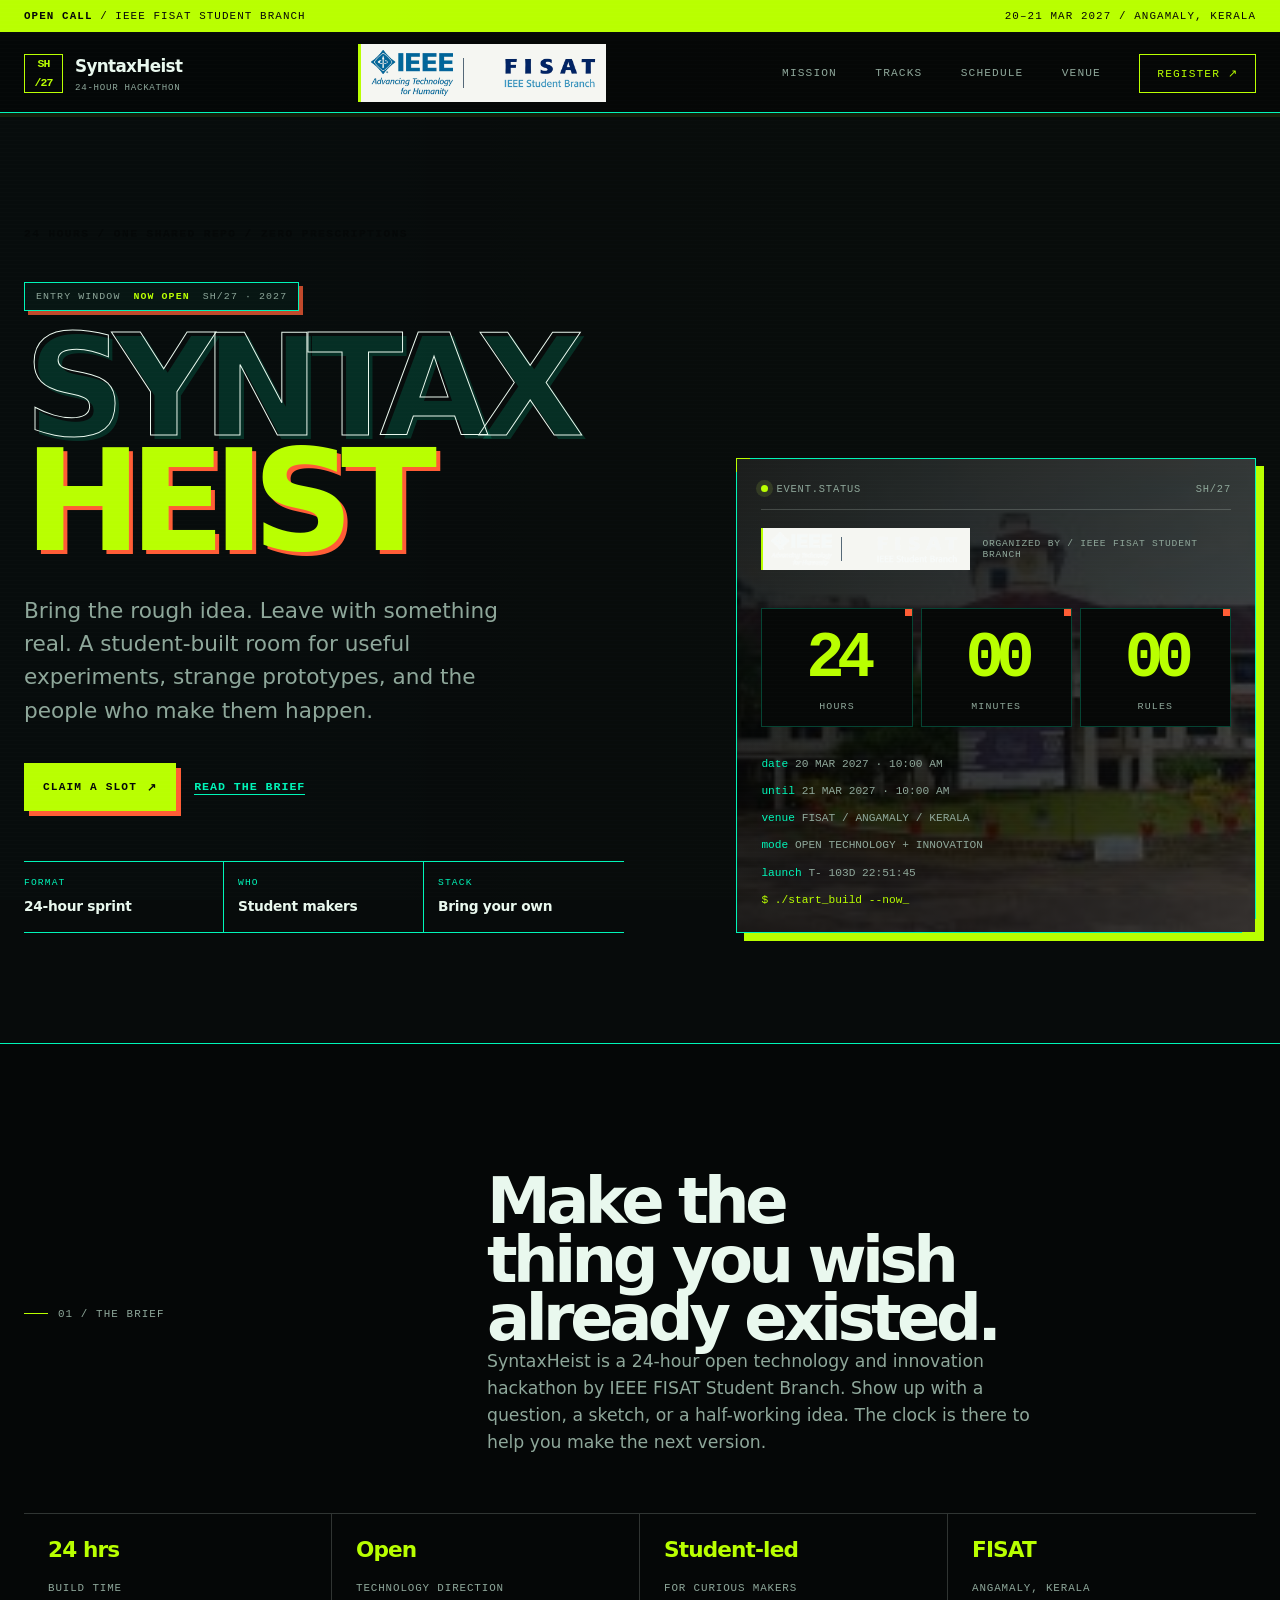
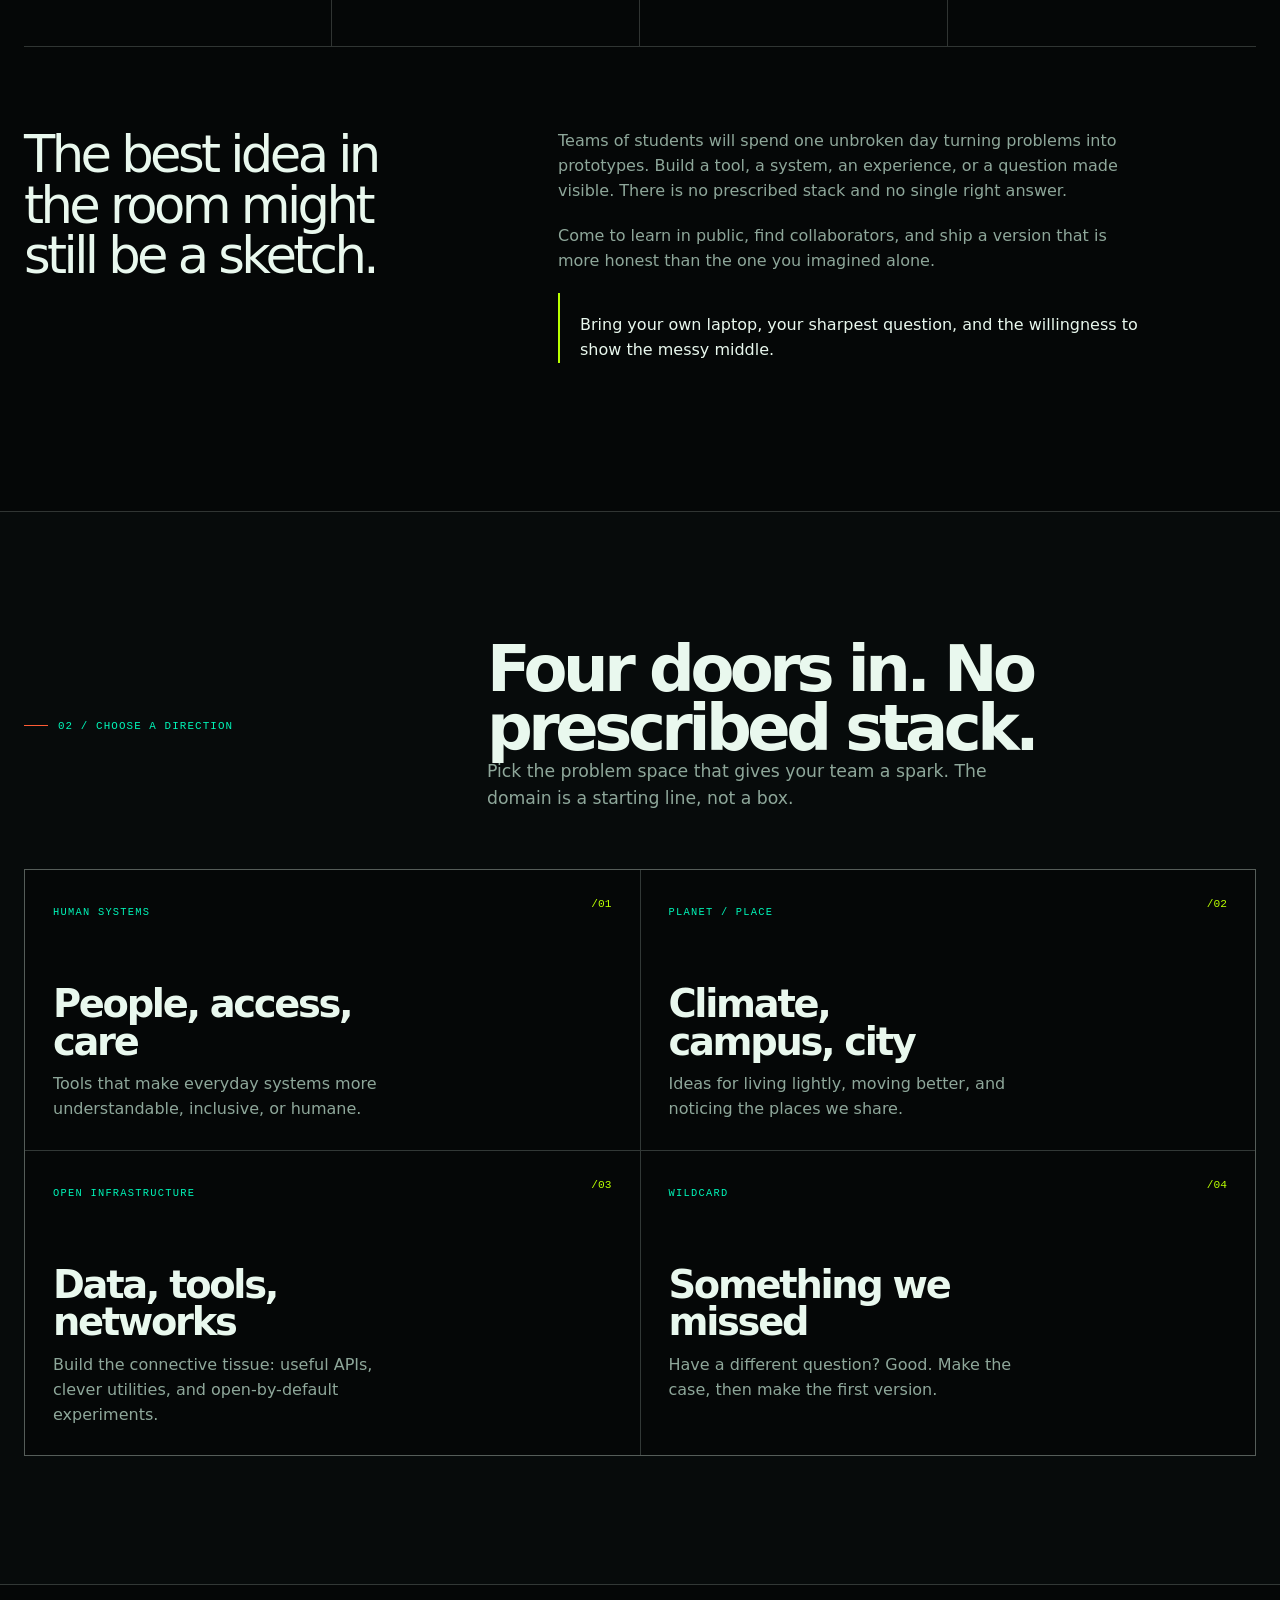
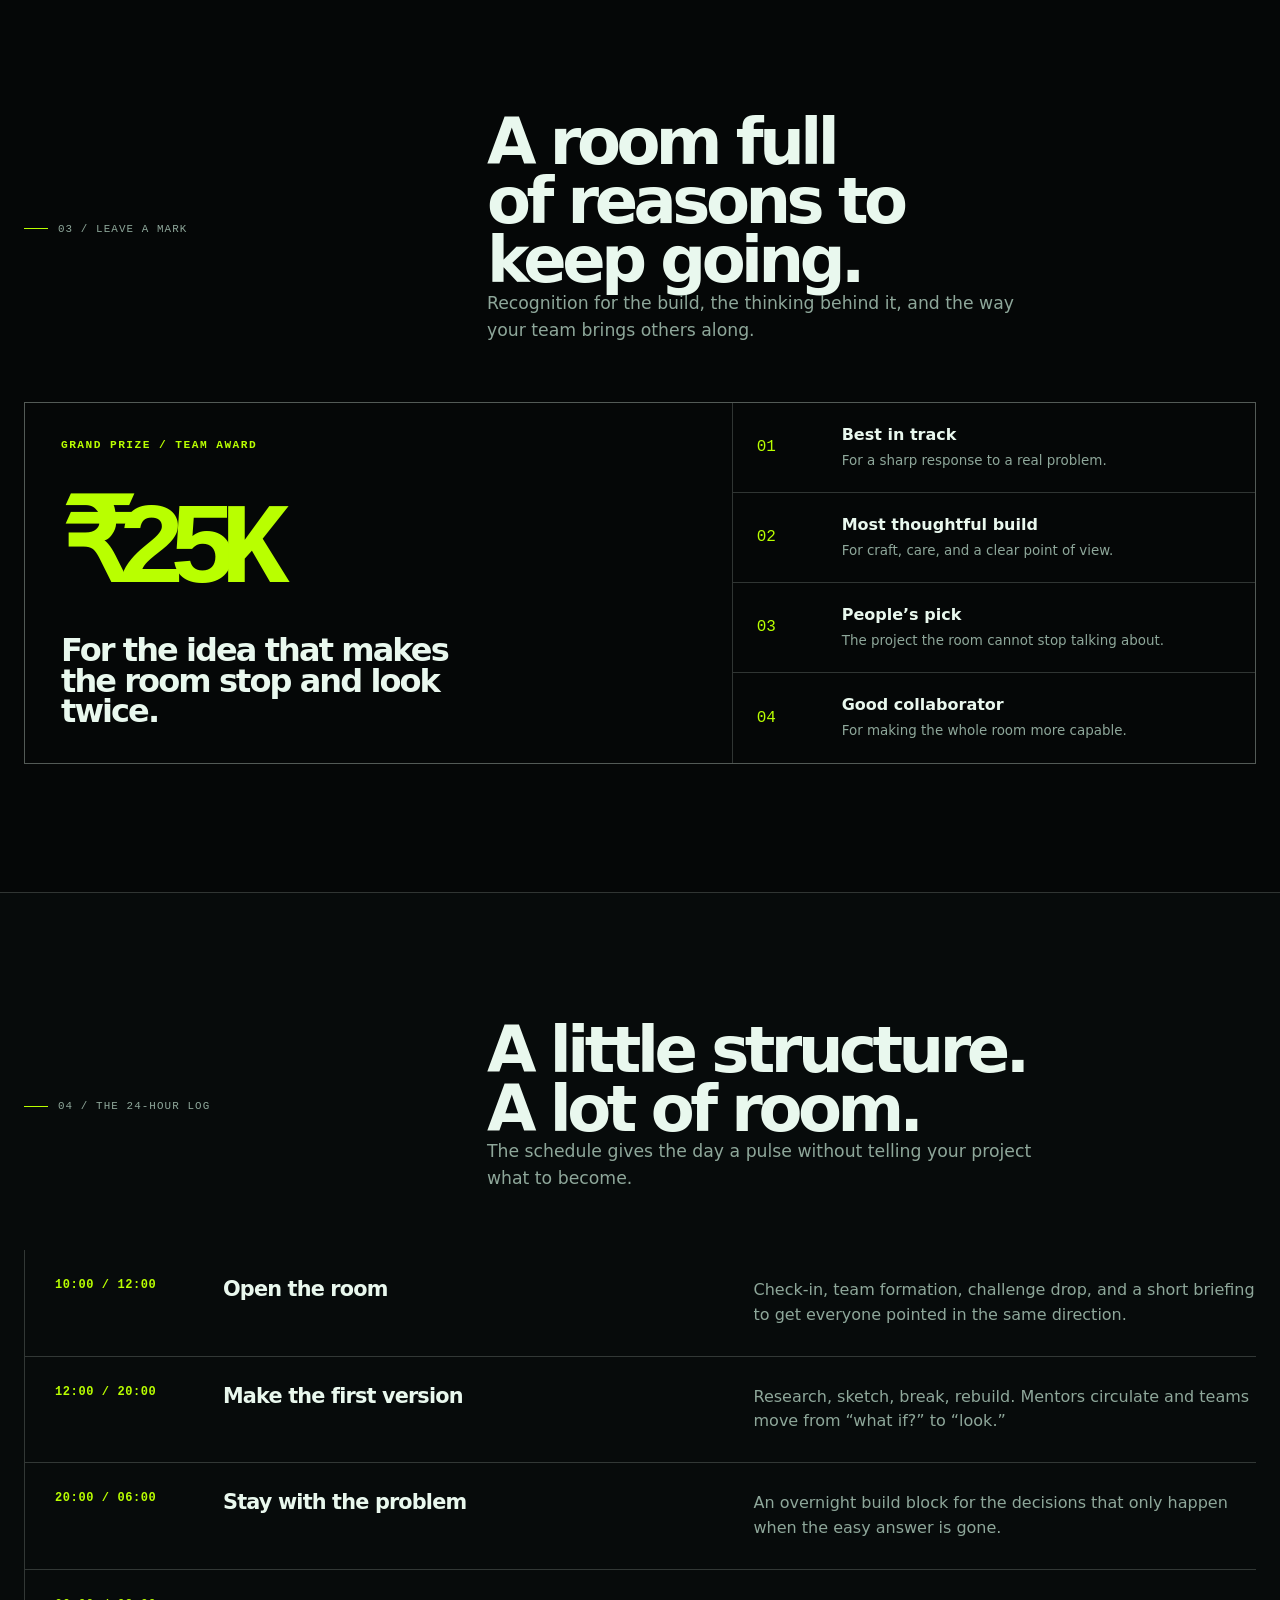
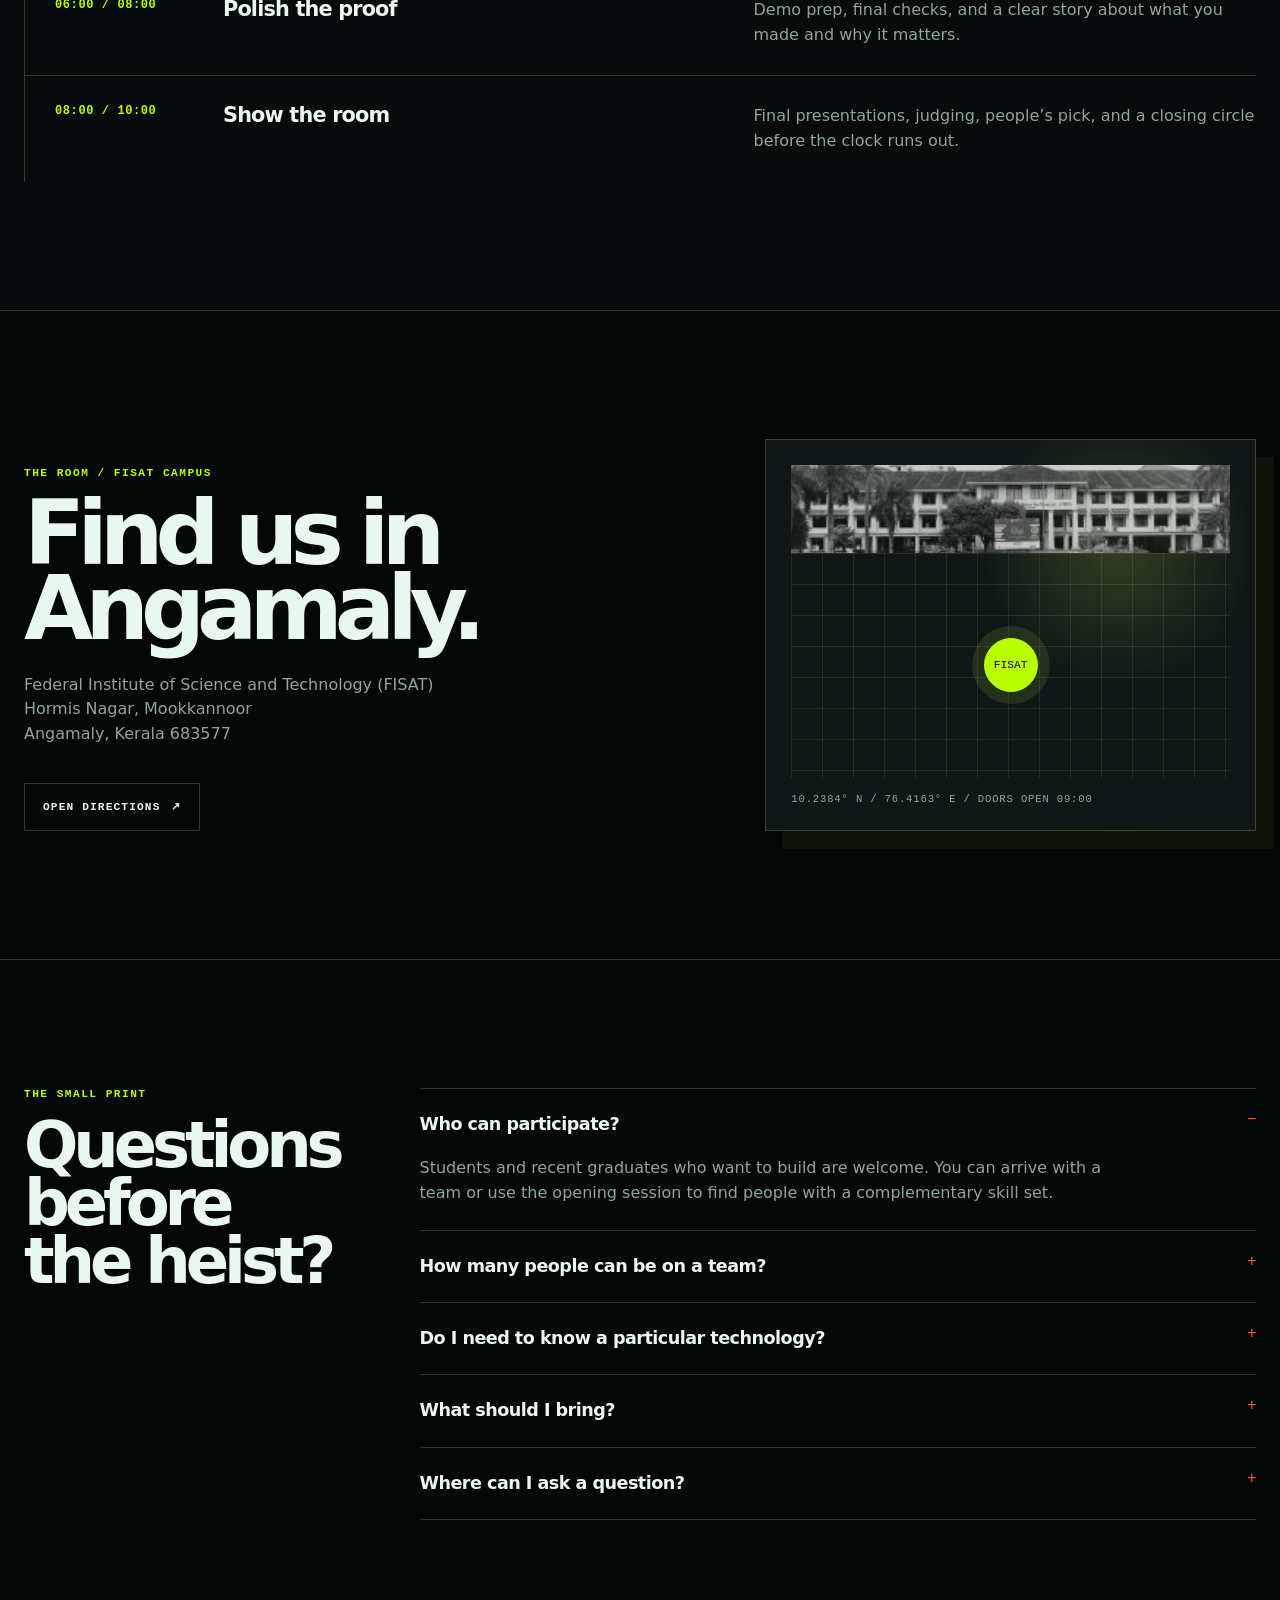
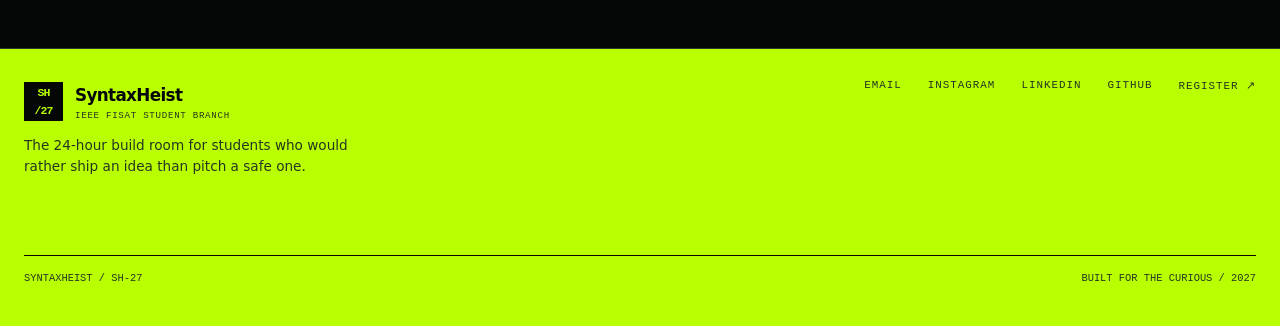
==== commit c2d90492: "Fix GitHub Pages project asset paths" ====
--- a/public/index.html
+++ b/public/index.html
@@ -5,8 +5,8 @@
   <meta name="viewport" content="width=device-width, initial-scale=1">
   <meta name="description" content="SyntaxHeist is a 24-hour open technology and innovation hackathon by IEEE FISAT Student Branch.">
   <title>SyntaxHeist — 24-Hour Hackathon</title>
-  <link rel="stylesheet" href="/styles.css">
-  <script src="/script.js" defer></script>
+  <link rel="stylesheet" href="./styles.css">
+  <script src="./script.js" defer></script>
 </head>
 <body>
   <a class="skip-link" href="#main-content">Skip to content</a>
@@ -14,18 +14,18 @@
     <div class="announcement"><div class="wrap"><span><strong>Open call</strong> / IEEE FISAT Student Branch</span><span>20–21 Mar 2027 / Angamaly, Kerala</span></div></div>
     <header class="site-header">
       <div class="wrap header-inner">
-        <a class="brand" href="/" aria-label="SyntaxHeist home">
+        <a class="brand" href="./" aria-label="SyntaxHeist home">
           <span class="brand-mark">SH<br><span>/27</span></span>
           <span class="brand-text">SyntaxHeist<span>24-hour hackathon</span></span>
         </a>
-        <div class="organizer-logo-plate" aria-label="IEEE FISAT Student Branch"><img class="ieee-logo" src="/assets/ieee-master-brand.png" alt="IEEE"><span class="logo-rule" aria-hidden="true"></span><img class="fisat-logo" src="/assets/fisat-ieee-student-branch.png" alt="FISAT IEEE Student Branch"></div>
+        <div class="organizer-logo-plate" aria-label="IEEE FISAT Student Branch"><img class="ieee-logo" src="./assets/ieee-master-brand.png" alt="IEEE"><span class="logo-rule" aria-hidden="true"></span><img class="fisat-logo" src="./assets/fisat-ieee-student-branch.png" alt="FISAT IEEE Student Branch"></div>
         <button class="menu-toggle" type="button" data-menu-toggle aria-expanded="false" aria-label="Open navigation">MENU</button>
         <nav class="site-nav" data-site-nav aria-label="Primary navigation">
           <a href="#mission">Mission</a>
           <a href="#tracks">Tracks</a>
           <a href="#schedule">Schedule</a>
           <a href="#venue">Venue</a>
-          <a class="nav-cta" href="/register.html">Register <span aria-hidden="true">↗</span></a>
+          <a class="nav-cta" href="./register.html">Register <span aria-hidden="true">↗</span></a>
         </nav>
       </div>
     </header>
@@ -39,14 +39,14 @@
             <h1 id="hero-title"><span class="outline">Syntax</span><br><span class="signal" data-text="Heist">Heist</span></h1>
             <p class="hero-dek">Bring the rough idea. Leave with something real. A student-built room for useful experiments, strange prototypes, and the people who make them happen.</p>
             <div class="hero-actions">
-              <a class="button button-primary" href="/register.html">Claim a slot <span aria-hidden="true">↗</span></a>
+              <a class="button button-primary" href="./register.html">Claim a slot <span aria-hidden="true">↗</span></a>
               <a class="text-link" href="#mission">Read the brief</a>
             </div>
             <div class="hero-meta" aria-label="Quick event details"><div><span>FORMAT</span><strong>24-hour sprint</strong></div><div><span>WHO</span><strong>Student makers</strong></div><div><span>STACK</span><strong>Bring your own</strong></div></div>
           </div>
           <div class="hero-console" aria-label="Event countdown information">
             <div class="console-top"><span><i class="live-dot"></i>event.status</span><span>SH/27</span></div>
-            <div class="organizer-lockup"><div class="organizer-logo-plate"><img class="ieee-logo" src="/assets/ieee-master-brand.png" alt="IEEE"><span class="logo-rule" aria-hidden="true"></span><img class="fisat-logo" src="/assets/fisat-ieee-student-branch.png" alt="FISAT IEEE Student Branch"></div><span>organized by / IEEE FISAT Student Branch</span></div>
+            <div class="organizer-lockup"><div class="organizer-logo-plate"><img class="ieee-logo" src="./assets/ieee-master-brand.png" alt="IEEE"><span class="logo-rule" aria-hidden="true"></span><img class="fisat-logo" src="./assets/fisat-ieee-student-branch.png" alt="FISAT IEEE Student Branch"></div><span>organized by / IEEE FISAT Student Branch</span></div>
             <div class="console-time" aria-label="24 hours">
               <div class="time-block"><strong>24</strong><span>hours</span></div>
               <div class="time-block"><strong>00</strong><span>minutes</span></div>
@@ -127,7 +127,7 @@
       <section class="section" id="venue" aria-labelledby="venue-title">
         <div class="wrap venue-band">
           <div><p class="eyebrow">The room / FISAT campus</p><h2 id="venue-title">Find us in Angamaly.</h2><address>Federal Institute of Science and Technology (FISAT)<br>Hormis Nagar, Mookkannoor<br>Angamaly, Kerala 683577</address><div class="hero-actions"><a class="button button-ghost" href="https://www.google.com/maps/search/?api=1&query=Federal+Institute+of+Science+and+Technology+FISAT+Angamaly+Kerala" target="_blank" rel="noreferrer">Open directions <span aria-hidden="true">↗</span></a></div></div>
-          <div class="venue-card"><img class="venue-photo" src="/assets/fisat-campus.jpg" alt="Main academic building at FISAT campus"><div class="venue-map"><span class="venue-pin">FISAT</span></div><div class="venue-meta">10.2384° N / 76.4163° E / doors open 09:00</div></div>
+          <div class="venue-card"><img class="venue-photo" src="./assets/fisat-campus.jpg" alt="Main academic building at FISAT campus"><div class="venue-map"><span class="venue-pin">FISAT</span></div><div class="venue-meta">10.2384° N / 76.4163° E / doors open 09:00</div></div>
         </div>
       </section>
 
@@ -147,7 +147,7 @@
 
     <footer class="site-footer">
       <div class="wrap">
-        <div class="footer-top"><div><a class="brand" href="/" aria-label="SyntaxHeist home"><span class="brand-mark">SH<br><span>/27</span></span><span class="brand-text">SyntaxHeist<span>IEEE FISAT Student Branch</span></span></a><p class="footer-note">The 24-hour build room for students who would rather ship an idea than pitch a safe one.</p></div><div class="footer-links"><a href="mailto:ieeefisat@fisat.ac.in">Email</a><a href="https://www.instagram.com/ieeefisat/" target="_blank" rel="noreferrer">Instagram</a><a href="https://www.linkedin.com/company/ieee-fisat-student-branch/" target="_blank" rel="noreferrer">LinkedIn</a><a href="https://github.com/IEEE-FISAT-Student-Branch" target="_blank" rel="noreferrer">GitHub</a><a href="/register.html">Register ↗</a></div></div>
+        <div class="footer-top"><div><a class="brand" href="./" aria-label="SyntaxHeist home"><span class="brand-mark">SH<br><span>/27</span></span><span class="brand-text">SyntaxHeist<span>IEEE FISAT Student Branch</span></span></a><p class="footer-note">The 24-hour build room for students who would rather ship an idea than pitch a safe one.</p></div><div class="footer-links"><a href="mailto:ieeefisat@fisat.ac.in">Email</a><a href="https://www.instagram.com/ieeefisat/" target="_blank" rel="noreferrer">Instagram</a><a href="https://www.linkedin.com/company/ieee-fisat-student-branch/" target="_blank" rel="noreferrer">LinkedIn</a><a href="https://github.com/IEEE-FISAT-Student-Branch" target="_blank" rel="noreferrer">GitHub</a><a href="./register.html">Register ↗</a></div></div>
         <div class="footer-bottom"><span>SyntaxHeist / SH-27</span><span>Built for the curious / 2027</span></div>
       </div>
     </footer>
--- a/public/styles.css
+++ b/public/styles.css
@@ -0,0 +1,496 @@
+:root {
+  --ink: #080b0a;
+  --ink-soft: #101614;
+  --ink-raised: #17221e;
+  --paper: #eef3ea;
+  --paper-dim: #aab7a8;
+  --line: rgba(238, 243, 234, 0.19);
+  --line-dark: rgba(11, 15, 14, 0.18);
+  --signal: #c8ff4a;
+  --mint: #79f2ae;
+  --warning: #ffde7a;
+  --max: 1320px;
+  --sans: Inter, ui-sans-serif, system-ui, -apple-system, BlinkMacSystemFont, "Segoe UI", sans-serif;
+  --mono: "SFMono-Regular", Consolas, "Liberation Mono", Menlo, monospace;
+}
+
+* { box-sizing: border-box; }
+html { scroll-behavior: smooth; }
+body {
+  margin: 0;
+  background: radial-gradient(circle at 78% 7%, rgba(200,255,74,.07), transparent 22rem), var(--ink);
+  color: var(--paper);
+  font-family: var(--sans);
+  line-height: 1.55;
+  -webkit-font-smoothing: antialiased;
+}
+a { color: inherit; text-decoration: none; }
+button, input, select, textarea { font: inherit; }
+button, a { -webkit-tap-highlight-color: transparent; }
+:focus-visible { outline: 3px solid var(--signal); outline-offset: 4px; }
+::selection { background: var(--signal); color: var(--ink); }
+
+.page-shell { overflow: hidden; }
+.wrap { width: min(var(--max), calc(100% - 48px)); margin: 0 auto; }
+.mono { font-family: var(--mono); }
+.eyebrow { margin: 0 0 16px; color: var(--signal); font: 700 0.7rem/1.2 var(--mono); letter-spacing: 0.13em; text-transform: uppercase; }
+.muted { color: var(--paper-dim); }
+.skip-link { position: fixed; top: 12px; left: 12px; z-index: 20; padding: 10px 14px; background: var(--signal); color: var(--ink); transform: translateY(-180%); }
+.skip-link:focus { transform: translateY(0); }
+
+.announcement { border-bottom: 1px solid var(--line); background: var(--ink-soft); color: var(--paper-dim); font: 0.68rem var(--mono); letter-spacing: 0.1em; text-transform: uppercase; }
+.announcement .wrap { display: flex; justify-content: space-between; gap: 18px; padding: 10px 0; }
+.announcement strong { color: var(--signal); font-weight: 700; }
+
+.site-header { position: sticky; top: 0; z-index: 10; border-bottom: 1px solid var(--line); background: rgba(8, 11, 10, 0.82); backdrop-filter: blur(18px); }
+.header-inner { display: flex; align-items: center; justify-content: space-between; min-height: 78px; gap: 28px; }
+.brand { display: inline-flex; align-items: center; gap: 12px; font-weight: 800; letter-spacing: -0.04em; }
+.brand-mark { display: grid; place-items: center; width: 39px; height: 39px; border: 1px solid var(--signal); color: var(--signal); font: 700 0.72rem var(--mono); letter-spacing: -0.08em; }
+.brand-text { font-size: 1.05rem; }
+.brand-text span { display: block; margin-top: 2px; color: var(--paper-dim); font: 0.57rem var(--mono); letter-spacing: 0.08em; text-transform: uppercase; }
+.organizer-logo { width: 154px; height: 38px; margin-left: auto; object-fit: contain; object-position: right center; filter: grayscale(1) brightness(1.65); mix-blend-mode: screen; opacity: .8; }
+.site-nav { display: flex; align-items: center; gap: clamp(18px, 3vw, 40px); }
+.site-nav a { color: var(--paper-dim); font: 0.7rem var(--mono); letter-spacing: 0.1em; text-transform: uppercase; }
+.site-nav a:hover { color: var(--signal); }
+.site-nav .nav-cta { padding: 12px 17px; border: 1px solid var(--signal); color: var(--signal); }
+.site-nav .nav-cta:hover { background: var(--signal); color: var(--ink); }
+.menu-toggle { display: none; border: 1px solid var(--line); background: transparent; color: var(--paper); padding: 10px; }
+
+.hero { position: relative; padding: clamp(64px, 9vw, 118px) 0 110px; border-bottom: 1px solid var(--line); }
+.hero::before { position: absolute; inset: 0; z-index: -1; background-image: linear-gradient(rgba(200,255,74,.045) 1px, transparent 1px), linear-gradient(90deg, rgba(200,255,74,.045) 1px, transparent 1px); background-size: 64px 64px; mask-image: linear-gradient(to bottom, black, transparent 78%); content: ""; }
+.hero::after { position: absolute; top: 18%; right: -12%; width: 55vw; height: 55vw; max-width: 740px; max-height: 740px; z-index: -1; border: 1px solid rgba(200,255,74,.11); border-radius: 50%; box-shadow: 0 0 0 50px rgba(200,255,74,.025), 0 0 0 100px rgba(200,255,74,.017); content: ""; }
+.hero-grid { display: grid; grid-template-columns: minmax(0, 1.08fr) minmax(330px, 0.92fr); align-items: end; gap: clamp(36px, 8vw, 120px); }
+.hero-copy { max-width: 720px; }
+.hero h1 { max-width: 710px; margin: 0; font-size: clamp(4.4rem, 11vw, 9.7rem); line-height: 0.82; letter-spacing: -0.09em; text-transform: uppercase; }
+.hero h1 .outline { color: transparent; -webkit-text-stroke: 1px rgba(238,243,234,.55); }
+.hero h1 .signal { color: var(--signal); }
+.hero-stamp { display: inline-grid; grid-template-columns: auto auto auto; align-items: center; gap: 13px; margin: 24px 0 18px; padding: 8px 11px; border: 1px solid rgba(200,255,74,.35); color: var(--paper-dim); font: .62rem var(--mono); letter-spacing: .11em; text-transform: uppercase; }
+.hero-stamp strong { color: var(--signal); font-weight: 700; }
+.hero-dek { max-width: 520px; margin: 34px 0 0; color: var(--paper-dim); font-size: clamp(1.05rem, 1.8vw, 1.35rem); }
+.hero-actions { display: flex; flex-wrap: wrap; align-items: center; gap: 18px; margin-top: 36px; }
+.button { display: inline-flex; align-items: center; justify-content: center; min-height: 48px; gap: 10px; padding: 0 18px; border: 1px solid transparent; cursor: pointer; font: 700 0.7rem var(--mono); letter-spacing: .1em; text-transform: uppercase; transition: transform .18s ease, background .18s ease, color .18s ease, border-color .18s ease; }
+.button:hover { transform: translateY(-3px); }
+.button-primary { background: var(--signal); color: var(--ink); }
+.button-primary:hover { background: var(--paper); }
+.button-ghost { border-color: var(--line); color: var(--paper); }
+.button-ghost:hover { border-color: var(--signal); color: var(--signal); }
+.text-link { border-bottom: 1px solid currentColor; color: var(--signal); font: 700 .73rem var(--mono); letter-spacing: .08em; text-transform: uppercase; }
+.text-link:hover { color: var(--paper); }
+.hero-meta { display: grid; grid-template-columns: repeat(3, 1fr); max-width: 600px; margin-top: 50px; border-top: 1px solid var(--line); border-bottom: 1px solid var(--line); }
+.hero-meta div { display: grid; gap: 8px; padding: 15px 14px 14px 0; border-right: 1px solid var(--line); }
+.hero-meta div + div { padding-left: 14px; }
+.hero-meta div:last-child { border-right: 0; }
+.hero-meta span { color: var(--signal); font: .6rem var(--mono); letter-spacing: .12em; }
+.hero-meta strong { color: var(--paper); font-size: .86rem; letter-spacing: -.02em; }
+
+.hero-console { position: relative; min-height: 392px; padding: 24px; border: 1px solid var(--line); background: linear-gradient(145deg, rgba(23,34,30,.92), rgba(10,14,13,.88)); box-shadow: 18px 18px 0 rgba(200,255,74,.05); }
+.hero-console::before, .hero-console::after { position: absolute; width: 13px; height: 13px; border-color: var(--signal); border-style: solid; content: ""; }
+.hero-console::before { top: -1px; left: -1px; border-width: 1px 0 0 1px; }
+.hero-console::after { right: -1px; bottom: -1px; border-width: 0 1px 1px 0; }
+.console-top { display: flex; justify-content: space-between; padding-bottom: 14px; border-bottom: 1px solid var(--line); color: var(--paper-dim); font: .65rem var(--mono); letter-spacing: .08em; text-transform: uppercase; }
+.organizer-lockup { display: flex; align-items: center; gap: 12px; margin-top: 18px; color: var(--paper-dim); font: .6rem var(--mono); letter-spacing: .08em; text-transform: uppercase; }
+.organizer-lockup img { width: 116px; height: 29px; object-fit: contain; object-position: left center; filter: grayscale(1) brightness(1.8); mix-blend-mode: screen; opacity: .76; }
+.live-dot { display: inline-block; width: 7px; height: 7px; margin-right: 8px; border-radius: 50%; background: var(--signal); box-shadow: 0 0 0 5px rgba(200,255,74,.12); animation: pulse 2.2s ease-in-out infinite; }
+.console-time { display: grid; grid-template-columns: repeat(3, 1fr); gap: 8px; margin: 38px 0 30px; }
+.time-block { position: relative; padding: 18px 12px 14px; background: var(--ink); text-align: center; }
+.time-block::before { position: absolute; top: 0; right: 0; width: 7px; height: 7px; background: var(--signal); content: ""; }
+.time-block strong { display: block; color: var(--signal); font: 700 clamp(2.6rem, 5vw, 4rem)/1 var(--mono); letter-spacing: -.12em; }
+.time-block span { display: block; margin-top: 10px; color: var(--paper-dim); font: .62rem var(--mono); letter-spacing: .12em; text-transform: uppercase; }
+.console-log { display: grid; gap: 12px; color: var(--paper-dim); font: .7rem/1.35 var(--mono); }
+.console-log p { margin: 0; }
+.console-log b { color: var(--mint); font-weight: 400; }
+.console-log .cursor { color: var(--signal); }
+
+.section { padding: clamp(78px, 10vw, 132px) 0; border-bottom: 1px solid var(--line); }
+.section-heading { display: grid; grid-template-columns: minmax(200px, .55fr) minmax(0, 1fr); gap: 40px; margin-bottom: 58px; }
+.section-heading h2 { max-width: 650px; margin: 0; font-size: clamp(2.4rem, 5vw, 5.2rem); line-height: .92; letter-spacing: -.07em; text-wrap: balance; }
+.section-heading .lead { max-width: 550px; margin: 0; color: var(--paper-dim); font-size: 1.08rem; }
+.rule-label { display: flex; align-items: center; gap: 10px; color: var(--paper-dim); font: .68rem var(--mono); letter-spacing: .1em; text-transform: uppercase; }
+.rule-label::before { display: block; width: 24px; height: 1px; background: var(--signal); content: ""; }
+
+.facts { display: grid; grid-template-columns: repeat(4, 1fr); border-top: 1px solid var(--line); border-bottom: 1px solid var(--line); }
+.fact { min-height: 132px; padding: 24px; border-right: 1px solid var(--line); }
+.fact:last-child { border-right: 0; }
+.fact strong { display: block; margin-bottom: 12px; color: var(--signal); font-size: 1.35rem; line-height: 1.1; letter-spacing: -.04em; }
+.fact span { color: var(--paper-dim); font: .68rem/1.4 var(--mono); letter-spacing: .08em; text-transform: uppercase; }
+
+.about-layout { display: grid; grid-template-columns: .75fr 1.25fr; gap: clamp(36px, 9vw, 140px); align-items: start; }
+.about-layout .big-note { margin: 0; font-size: clamp(2rem, 4vw, 4rem); line-height: .98; letter-spacing: -.07em; }
+.about-copy { max-width: 590px; color: var(--paper-dim); }
+.about-copy p { margin: 0 0 20px; }
+.about-copy .callout { padding: 20px 0 0 20px; border-left: 2px solid var(--signal); color: var(--paper); }
+
+.track-grid { display: grid; grid-template-columns: repeat(2, 1fr); gap: 1px; border: 1px solid var(--line); background: var(--line); }
+.track { position: relative; min-height: 238px; padding: 28px; background: var(--ink); transition: background .2s ease, transform .2s ease; }
+.track:hover { z-index: 1; background: var(--ink-raised); transform: translateY(-4px); }
+.track::after { position: absolute; top: 28px; right: 28px; color: var(--signal); font: .7rem var(--mono); content: attr(data-index); }
+.track h3 { max-width: 320px; margin: 62px 0 12px; font-size: clamp(1.55rem, 3vw, 2.4rem); line-height: .98; letter-spacing: -.06em; }
+.track p { max-width: 370px; margin: 0; color: var(--paper-dim); }
+.track .track-tag { color: var(--mint); font: .65rem var(--mono); letter-spacing: .12em; text-transform: uppercase; }
+
+.prize-layout { display: grid; grid-template-columns: 1.15fr .85fr; gap: 1px; border: 1px solid var(--line); background: var(--line); }
+.prize-feature, .prize-list { background: var(--ink); }
+.prize-feature { min-height: 360px; padding: 36px; display: flex; flex-direction: column; justify-content: space-between; }
+.prize-feature .amount { color: var(--signal); font: 700 clamp(4rem, 9vw, 8rem)/.9 var(--mono); letter-spacing: -.15em; }
+.prize-feature h3 { max-width: 410px; margin: 0; font-size: 2rem; line-height: .95; letter-spacing: -.06em; }
+.prize-list { display: grid; }
+.prize-row { display: grid; grid-template-columns: 70px 1fr; align-items: center; gap: 15px; min-height: 90px; padding: 18px 24px; border-bottom: 1px solid var(--line); }
+.prize-row:last-child { border-bottom: 0; }
+.prize-row strong { color: var(--signal); font: 1rem var(--mono); }
+.prize-row h4 { margin: 0 0 3px; font-size: 1rem; }
+.prize-row p { margin: 0; color: var(--paper-dim); font-size: .84rem; }
+
+.timeline { border-left: 1px solid var(--line); }
+.timeline-item { display: grid; grid-template-columns: 140px 1fr 1fr; gap: 28px; padding: 28px 0 28px 30px; border-bottom: 1px solid var(--line); }
+.timeline-item:last-child { border-bottom: 0; }
+.timeline-time { color: var(--signal); font: 700 .75rem var(--mono); letter-spacing: .05em; }
+.timeline-item h3 { margin: 0; font-size: 1.3rem; line-height: 1.1; letter-spacing: -.04em; }
+.timeline-item p { margin: 0; color: var(--paper-dim); }
+
+.venue-band { display: grid; grid-template-columns: 1fr .8fr; gap: clamp(40px, 10vw, 160px); align-items: end; }
+.venue-band h2 { max-width: 620px; margin: 0 0 26px; font-size: clamp(3rem, 7vw, 7.3rem); line-height: .84; letter-spacing: -.09em; }
+.venue-band address { max-width: 420px; color: var(--paper-dim); font-style: normal; }
+.venue-card { min-height: 275px; padding: 25px; border: 1px solid var(--line); background: radial-gradient(circle at 72% 28%, rgba(200,255,74,.17), transparent 30%), var(--ink-raised); box-shadow: 18px 18px 0 rgba(200,255,74,.05); }
+.venue-photo { display: block; width: 100%; height: 88px; object-fit: cover; filter: grayscale(1) contrast(1.15); opacity: .78; }
+.venue-map { display: flex; align-items: flex-end; justify-content: space-between; min-height: 225px; background-image: linear-gradient(rgba(238,243,234,.09) 1px, transparent 1px), linear-gradient(90deg, rgba(238,243,234,.09) 1px, transparent 1px); background-size: 31px 31px; }
+.venue-pin { display: grid; place-items: center; width: 54px; height: 54px; margin: auto; border: 1px solid var(--signal); border-radius: 50%; background: var(--signal); color: var(--ink); font: .7rem var(--mono); box-shadow: 0 0 0 12px rgba(200,255,74,.1); }
+.venue-meta { margin-top: 15px; color: var(--paper-dim); font: .66rem var(--mono); letter-spacing: .08em; text-transform: uppercase; }
+
+.faq-grid { display: grid; grid-template-columns: .5fr 1.5fr; gap: 80px; }
+.faq-intro h2 { margin: 0; font-size: clamp(2.4rem, 5vw, 5rem); line-height: .9; letter-spacing: -.08em; }
+.faq-list details { border-top: 1px solid var(--line); }
+.faq-list details:last-child { border-bottom: 1px solid var(--line); }
+.faq-list summary { display: flex; justify-content: space-between; gap: 20px; padding: 22px 0; cursor: pointer; list-style: none; font-size: 1.1rem; font-weight: 700; letter-spacing: -.03em; }
+.faq-list summary::-webkit-details-marker { display: none; }
+.faq-list summary::after { color: var(--signal); font: 1rem var(--mono); content: "+"; }
+.faq-list details[open] summary::after { content: "−"; }
+.faq-list details p { max-width: 690px; margin: -4px 0 24px; color: var(--paper-dim); }
+
+.site-footer { padding: 30px 0 42px; background: var(--ink-soft); }
+.footer-top { display: flex; justify-content: space-between; gap: 32px; align-items: flex-start; }
+.footer-note { max-width: 330px; color: var(--paper-dim); font-size: .85rem; }
+.footer-links { display: flex; flex-wrap: wrap; justify-content: flex-end; gap: 14px 26px; }
+.footer-links a { color: var(--paper-dim); font: .68rem var(--mono); letter-spacing: .09em; text-transform: uppercase; }
+.footer-links a:hover { color: var(--signal); }
+.footer-bottom { display: flex; justify-content: space-between; gap: 20px; margin-top: 65px; padding-top: 16px; border-top: 1px solid var(--line); color: var(--paper-dim); font: .65rem var(--mono); text-transform: uppercase; }
+
+.page-intro { padding: 100px 0 72px; border-bottom: 1px solid var(--line); background: linear-gradient(90deg, transparent 0 58%, rgba(200,255,74,.045) 58% 58.1%, transparent 58.1%); }
+.page-intro-row { display: flex; align-items: flex-end; justify-content: space-between; gap: 36px; }
+.page-intro h1 { max-width: 890px; margin: 0; font-size: clamp(3.7rem, 9vw, 9rem); line-height: .82; letter-spacing: -.09em; text-transform: uppercase; }
+.page-intro h1 .signal { color: var(--signal); }
+.intro-ticket { display: grid; gap: 10px; min-width: 214px; padding: 18px; border: 1px solid rgba(200,255,74,.4); background: rgba(200,255,74,.06); }
+.intro-ticket span, .intro-ticket small { color: var(--paper-dim); font: .6rem var(--mono); letter-spacing: .1em; }
+.intro-ticket strong { color: var(--signal); font: 700 1rem var(--mono); }
+.page-intro-dek { max-width: 560px; margin: 30px 0 0; color: var(--paper-dim); font-size: 1.1rem; }
+.form-section { padding: 72px 0 130px; }
+.form-shell { display: grid; grid-template-columns: .62fr 1.38fr; gap: clamp(40px, 8vw, 120px); align-items: start; }
+.form-aside { position: sticky; top: 32px; }
+.form-aside h2 { margin: 0 0 22px; font-size: clamp(2.1rem, 4vw, 4rem); line-height: .92; letter-spacing: -.07em; }
+.form-aside p { max-width: 300px; color: var(--paper-dim); }
+.form-steps { display: grid; gap: 13px; margin-top: 36px; }
+.form-step { display: flex; align-items: center; gap: 12px; color: var(--paper-dim); font: .7rem var(--mono); text-transform: uppercase; }
+.form-step span { display: grid; place-items: center; width: 26px; height: 26px; border: 1px solid var(--line); color: var(--signal); }
+.form { padding: clamp(24px, 4vw, 48px); border: 1px solid var(--line); background: var(--ink-soft); }
+.form-grid { display: grid; grid-template-columns: repeat(2, 1fr); gap: 25px 20px; }
+.form-section-title { grid-column: 1 / -1; display: flex; align-items: baseline; justify-content: space-between; gap: 20px; margin: 0; padding-bottom: 12px; border-bottom: 1px solid var(--line); font-size: 1.2rem; letter-spacing: -.04em; }
+.form-section-title small { color: var(--paper-dim); font: .63rem var(--mono); letter-spacing: .1em; text-transform: uppercase; }
+.field { display: grid; gap: 8px; }
+.field.full { grid-column: 1 / -1; }
+.field label { color: var(--paper-dim); font: .67rem var(--mono); letter-spacing: .1em; text-transform: uppercase; }
+.field label span { color: var(--signal); }
+.field input, .field select, .field textarea { width: 100%; border: 1px solid var(--line); border-radius: 0; background: var(--ink); color: var(--paper); padding: 14px 15px; }
+.field textarea { min-height: 125px; resize: vertical; }
+.field input::placeholder, .field textarea::placeholder { color: #6d7a6e; }
+.field input:focus, .field select:focus, .field textarea:focus { border-color: var(--signal); outline: none; }
+.field input.has-error, .field select.has-error, .field textarea.has-error { border-color: #ff8c7a; }
+.field-error { min-height: 16px; color: #ff9d8a; font: .65rem var(--mono); }
+.form-note { grid-column: 1 / -1; color: var(--paper-dim); font-size: .8rem; }
+.check-field { grid-column: 1 / -1; display: flex; align-items: flex-start; gap: 12px; padding: 16px; border: 1px solid var(--line); }
+.check-field input { flex: 0 0 auto; width: 18px; height: 18px; margin-top: 2px; accent-color: var(--signal); }
+.check-field label { color: var(--paper-dim); font-size: .82rem; }
+.check-field label a { color: var(--signal); text-decoration: underline; }
+.form-actions { grid-column: 1 / -1; display: flex; justify-content: space-between; align-items: center; gap: 20px; margin-top: 8px; }
+.form-actions small { color: var(--paper-dim); font: .65rem var(--mono); }
+.form-success { padding: 40px; border: 1px solid var(--signal); background: rgba(200,255,74,.08); }
+.form-success[hidden] { display: none; }
+.form-success h2 { margin: 0 0 15px; color: var(--signal); font-size: clamp(2.2rem, 5vw, 4rem); line-height: .9; letter-spacing: -.07em; }
+.form-success p { max-width: 480px; color: var(--paper-dim); }
+
+@keyframes pulse { 0%, 100% { opacity: 1; transform: scale(1); } 50% { opacity: .55; transform: scale(.75); } }
+@media (prefers-reduced-motion: reduce) { *, *::before, *::after { scroll-behavior: auto !important; animation: none !important; transition: none !important; } }
+@media (max-width: 900px) {
+  .hero-grid, .about-layout, .prize-layout, .venue-band, .faq-grid, .form-shell { grid-template-columns: 1fr; }
+  .hero-console { max-width: 620px; }
+  .section-heading { grid-template-columns: 1fr; gap: 20px; }
+  .venue-card { max-width: 620px; }
+  .form-aside { position: static; }
+}
+@media (max-width: 700px) {
+  .wrap { width: min(var(--max), calc(100% - 32px)); }
+  .announcement .wrap, .footer-top, .footer-bottom { display: block; }
+  .announcement .wrap span:last-child { display: none; }
+  .header-inner { min-height: 68px; }
+  .organizer-logo { display: none; }
+  .menu-toggle { display: block; }
+  .site-nav { position: absolute; top: 68px; right: 16px; left: 16px; display: none; align-items: stretch; flex-direction: column; gap: 0; padding: 8px; border: 1px solid var(--line); background: var(--ink-soft); }
+  .site-nav.is-open { display: flex; }
+  .site-nav a { padding: 13px 12px; }
+  .site-nav .nav-cta { text-align: center; }
+  .hero { padding-top: 74px; padding-bottom: 74px; }
+  .hero h1 { font-size: clamp(4rem, 19vw, 7rem); }
+  .hero-stamp { grid-template-columns: 1fr; gap: 6px; }
+  .hero-meta { grid-template-columns: 1fr; }
+  .hero-meta div, .hero-meta div + div { padding: 12px 0; border-right: 0; border-bottom: 1px solid var(--line); }
+  .hero-meta div:last-child { border-bottom: 0; }
+  .hero-grid { gap: 60px; }
+  .hero-console { min-height: 0; }
+  .facts, .track-grid { grid-template-columns: 1fr; }
+  .fact { min-height: 0; border-right: 0; border-bottom: 1px solid var(--line); }
+  .fact:last-child { border-bottom: 0; }
+  .track { min-height: 205px; }
+  .timeline-item { grid-template-columns: 1fr; gap: 8px; padding: 24px 0 24px 20px; }
+  .timeline-item p { max-width: 480px; }
+  .footer-links { justify-content: flex-start; margin-top: 28px; }
+  .footer-bottom { margin-top: 48px; }
+  .footer-bottom span { display: block; margin-top: 10px; }
+  .page-intro { padding: 75px 0 56px; }
+  .page-intro-row { display: block; }
+  .intro-ticket { margin-top: 30px; }
+  .page-intro h1 { font-size: clamp(4rem, 18vw, 7rem); }
+  .form-section { padding-top: 54px; }
+  .form-grid { grid-template-columns: 1fr; }
+  .field, .field.full, .form-section-title, .form-note, .check-field, .form-actions { grid-column: 1; }
+  .form-actions { display: grid; justify-content: stretch; }
+  .form-actions .button { width: 100%; }
+}
+
+/* Field manual / printed-poster refinement */
+:root {
+  --ink: #101510;
+  --ink-soft: #171d18;
+  --ink-raised: #232b23;
+  --paper: #eee9d9;
+  --paper-dim: #b6b5a7;
+  --signal: #baff22;
+  --mint: #83e8ad;
+  --orange: #ff6b4a;
+  --line: rgba(238, 233, 217, .22);
+  --line-dark: rgba(16, 21, 16, .22);
+}
+
+body { background: #101510; }
+.announcement { background: var(--signal); color: var(--ink); border-bottom-color: var(--ink); }
+.announcement strong { color: var(--ink); }
+.site-header { background: rgba(16, 21, 16, .95); border-bottom-color: rgba(238,233,217,.25); }
+.brand-mark { border-color: var(--signal); background: var(--signal); color: var(--ink); }
+
+.hero { background: var(--paper); color: var(--ink); border-bottom-color: var(--ink); }
+.hero::before { opacity: .9; background-image: linear-gradient(rgba(16,21,16,.09) 1px, transparent 1px), linear-gradient(90deg, rgba(16,21,16,.09) 1px, transparent 1px); }
+.hero::after { border-color: rgba(16,21,16,.18); box-shadow: 0 0 0 50px rgba(16,21,16,.04), 0 0 0 100px rgba(16,21,16,.025); }
+.hero .eyebrow { color: var(--ink); }
+.hero h1 .outline { -webkit-text-stroke-color: var(--ink); }
+.hero-dek { color: #495348; }
+.hero-stamp { border-color: var(--ink); color: #495348; }
+.hero-stamp strong { color: var(--orange); }
+.hero-meta { border-top-color: var(--ink); border-bottom-color: var(--ink); }
+.hero-meta div { border-right-color: var(--ink); }
+.hero-meta span { color: var(--orange); }
+.hero-meta strong { color: var(--ink); }
+.hero .text-link { color: var(--ink); border-bottom-color: var(--orange); }
+.hero .button-primary { background: var(--ink); color: var(--signal); }
+.hero .button-primary:hover { background: var(--orange); color: var(--ink); }
+
+.hero-console { background: linear-gradient(135deg, rgba(16,21,16,.96), rgba(16,21,16,.82)), url('assets/fisat-campus.jpg') center / cover; background-blend-mode: multiply; border-color: var(--ink); box-shadow: 13px 13px 0 var(--orange); }
+.hero-console::before, .hero-console::after { border-color: var(--signal); }
+.organizer-lockup img { filter: none; mix-blend-mode: normal; }
+
+.section:nth-of-type(1), .section:nth-of-type(3), .section:nth-of-type(5) { background: var(--paper); color: var(--ink); border-bottom-color: var(--ink); }
+.section:nth-of-type(1) .lead, .section:nth-of-type(3) .lead, .section:nth-of-type(5) address { color: #495348; }
+.section:nth-of-type(1) .rule-label, .section:nth-of-type(3) .rule-label, .section:nth-of-type(5) .eyebrow { color: var(--ink); }
+.section:nth-of-type(1) .rule-label::before, .section:nth-of-type(3) .rule-label::before { background: var(--orange); }
+.section:nth-of-type(1) .facts { border-color: var(--ink); }
+.section:nth-of-type(1) .fact { border-right-color: var(--ink); }
+.section:nth-of-type(1) .fact strong { color: var(--orange); }
+.section:nth-of-type(1) .fact span, .section:nth-of-type(3) .prize-row p { color: #596157; }
+.section:nth-of-type(1) .about-copy { color: #495348; }
+.section:nth-of-type(1) .about-copy .callout { border-left-color: var(--orange); color: var(--ink); }
+
+.section:nth-of-type(2) .track-grid { border-color: var(--signal); background: var(--signal); }
+.section:nth-of-type(2) .track { background: var(--ink); }
+.section:nth-of-type(2) .track:hover { background: var(--signal); color: var(--ink); }
+.section:nth-of-type(2) .track:hover p, .section:nth-of-type(2) .track:hover .track-tag, .section:nth-of-type(2) .track:hover::after { color: var(--ink); }
+.section:nth-of-type(2) .track .track-tag { color: var(--signal); }
+
+.section:nth-of-type(3) .section-heading .lead { color: #495348; }
+.section:nth-of-type(3) .prize-layout { border-color: var(--ink); background: var(--ink); }
+.section:nth-of-type(3) .prize-feature, .section:nth-of-type(3) .prize-list { background: var(--paper); }
+.section:nth-of-type(3) .prize-feature { border-right: 1px solid var(--ink); }
+.section:nth-of-type(3) .prize-feature .eyebrow { color: var(--orange); }
+.section:nth-of-type(3) .prize-feature .amount { color: var(--ink); }
+.section:nth-of-type(3) .prize-row { border-bottom-color: var(--ink); }
+.section:nth-of-type(3) .prize-row strong { color: var(--orange); }
+
+.section:nth-of-type(5) .venue-card { border-color: var(--ink); background: var(--ink); box-shadow: 13px 13px 0 var(--orange); }
+.section:nth-of-type(5) .venue-meta { color: var(--paper-dim); }
+.section:nth-of-type(5) .button-ghost { border-color: var(--ink); color: var(--ink); }
+.section:nth-of-type(5) .button-ghost:hover { background: var(--ink); color: var(--signal); }
+
+.faq-list summary { font-family: var(--sans); }
+.faq-list summary::after { color: var(--orange); }
+.site-footer { background: var(--signal); color: var(--ink); }
+.site-footer .brand-mark { background: var(--ink); color: var(--signal); border-color: var(--ink); }
+.site-footer .brand-text span, .footer-note, .footer-links a, .footer-bottom { color: #3f493d; }
+.site-footer .footer-links a:hover { color: var(--ink); }
+.footer-bottom { border-top-color: var(--ink); }
+
+.page-intro { background: var(--paper); color: var(--ink); border-bottom-color: var(--ink); }
+.page-intro .eyebrow { color: var(--ink); }
+.page-intro-dek { color: #495348; }
+.intro-ticket { border-color: var(--ink); background: var(--signal); }
+.intro-ticket span, .intro-ticket small, .intro-ticket strong { color: var(--ink); }
+.form-section { background: #101510; }
+.form-aside .eyebrow { color: var(--signal); }
+.form { border-color: var(--signal); background: #171d18; box-shadow: 13px 13px 0 var(--orange); }
+.form-section-title { border-bottom-color: rgba(238,233,217,.3); }
+.form-actions .button-primary { background: var(--signal); color: var(--ink); }
+.form-success { border-color: var(--signal); background: rgba(186,255,34,.1); }
+
+@media (max-width: 700px) {
+  .hero-meta div, .hero-meta div + div { border-bottom-color: var(--ink); }
+  .hero-console { box-shadow: 8px 8px 0 var(--orange); }
+  .section:nth-of-type(1) .fact { border-bottom-color: var(--ink); }
+  .section:nth-of-type(3) .prize-feature { border-right: 0; border-bottom: 1px solid var(--ink); }
+  .form { box-shadow: 8px 8px 0 var(--orange); }
+}
+
+/* Raw terminal / brutalist cyberpunk pass */
+:root {
+  --ink: #050707;
+  --ink-soft: #0a0f0e;
+  --ink-raised: #101817;
+  --paper: #e9f8ee;
+  --paper-dim: #8ea79a;
+  --signal: #b9ff00;
+  --mint: #00f5b8;
+  --orange: #ff5c35;
+  --cyan: #69ddff;
+  --line: rgba(233,248,238,.19);
+  --line-dark: rgba(5,7,7,.25);
+}
+
+body { background: #050707; color: var(--paper); }
+body::before { position: fixed; inset: 0; z-index: 50; pointer-events: none; opacity: .08; background: repeating-linear-gradient(0deg, transparent 0 3px, rgba(255,255,255,.18) 4px), linear-gradient(90deg, rgba(0,245,184,.04), transparent 35%, rgba(185,255,0,.04)); mix-blend-mode: screen; content: ""; }
+.announcement { background: var(--signal); color: var(--ink); border-bottom: 2px solid var(--ink); }
+.announcement strong { color: var(--ink); }
+.site-header { background: rgba(5,7,7,.94); border-bottom: 1px solid var(--mint); box-shadow: 0 4px 0 rgba(185,255,0,.08); }
+.brand-mark { border-color: var(--signal); background: transparent; color: var(--signal); }
+.organizer-logo { width: 164px; height: 42px; filter: none; mix-blend-mode: screen; opacity: .95; }
+
+.hero { background: #070b0b; color: var(--paper); border-bottom: 1px solid var(--mint); }
+.hero::before { opacity: .65; background-image: linear-gradient(rgba(0,245,184,.11) 1px, transparent 1px), linear-gradient(90deg, rgba(0,245,184,.11) 1px, transparent 1px); background-size: 32px 32px; mask-image: linear-gradient(to bottom, black, transparent 92%); }
+.hero::after { top: 0; right: 0; width: 47%; height: 100%; max-width: none; max-height: none; border: 0; border-left: 1px solid rgba(105,221,255,.45); border-radius: 0; background: linear-gradient(90deg, rgba(7,11,11,.98), rgba(7,11,11,.58)), url('assets/fisat-campus.jpg') center / cover; background-blend-mode: multiply; box-shadow: inset 0 0 0 1px rgba(185,255,0,.1); opacity: .72; }
+.hero-copy, .hero-console { position: relative; z-index: 1; }
+.hero h1 .outline { -webkit-text-stroke-color: var(--paper); text-shadow: 4px 4px 0 rgba(0,245,184,.15); }
+.hero h1 .signal { position: relative; display: inline-block; text-shadow: 4px 4px 0 var(--orange); }
+.hero h1 .signal::after { position: absolute; inset: 0; color: var(--mint); opacity: 0; pointer-events: none; content: attr(data-text); transform: translate(5px,-3px); }
+.hero h1 .signal:hover::after { opacity: .8; animation: glitch .24s steps(2) infinite; }
+.hero-dek { color: var(--paper-dim); }
+.hero-stamp { border-color: var(--mint); color: var(--paper-dim); background: rgba(0,245,184,.04); box-shadow: 4px 4px 0 rgba(255,92,53,.75); }
+.hero-stamp strong { color: var(--signal); }
+.hero-meta { border-color: var(--mint); }
+.hero-meta div { border-right-color: var(--mint); }
+.hero-meta span { color: var(--mint); }
+.hero-meta strong { color: var(--paper); }
+.hero .text-link { color: var(--mint); border-bottom-color: var(--mint); }
+.hero .button-primary { background: var(--signal); color: var(--ink); box-shadow: 5px 5px 0 var(--orange); }
+.hero .button-primary:hover { background: var(--paper); color: var(--ink); }
+.hero-console { min-height: 410px; border-color: var(--mint); background: linear-gradient(135deg, rgba(5,7,7,.91), rgba(5,7,7,.7)), url('assets/fisat-campus.jpg') center / cover; background-blend-mode: multiply; box-shadow: 8px 8px 0 var(--signal); }
+.hero-console::before, .hero-console::after { border-color: var(--signal); }
+.organizer-lockup { color: var(--paper-dim); }
+.organizer-lockup img { filter: none; mix-blend-mode: screen; }
+.console-time .time-block { border: 1px solid rgba(0,245,184,.25); }
+.time-block::before { background: var(--orange); }
+.console-log b { color: var(--mint); }
+.console-log .cursor, .terminal-command { color: var(--signal); }
+.terminal-command { width: 100%; border: 0; padding: 0; background: none; text-align: left; cursor: pointer; font: inherit; }
+.terminal-command:hover, .terminal-command.is-executed { color: var(--paper); text-shadow: 0 0 12px rgba(185,255,0,.8); }
+.terminal-output { margin: 0; padding-top: 9px; border-top: 1px dashed rgba(185,255,0,.35); color: var(--mint); }
+.terminal-output[hidden] { display: none; }
+
+.section { border-bottom-color: var(--line); }
+.section:nth-of-type(1), .section:nth-of-type(3), .section:nth-of-type(5) { background: #070b0b; color: var(--paper); border-bottom-color: var(--line); }
+.section:nth-of-type(1) .lead, .section:nth-of-type(3) .lead, .section:nth-of-type(5) address { color: var(--paper-dim); }
+.section:nth-of-type(1) .rule-label, .section:nth-of-type(3) .rule-label, .section:nth-of-type(5) .eyebrow { color: var(--mint); }
+.section:nth-of-type(1) .rule-label::before, .section:nth-of-type(3) .rule-label::before { background: var(--orange); }
+.section:nth-of-type(1) .facts { border-color: var(--mint); }
+.section:nth-of-type(1) .fact { border-right-color: var(--mint); }
+.section:nth-of-type(1) .fact strong { color: var(--signal); }
+.section:nth-of-type(1) .fact span, .section:nth-of-type(3) .prize-row p, .section:nth-of-type(1) .about-copy { color: var(--paper-dim); }
+.section:nth-of-type(1) .about-copy .callout { border-left-color: var(--orange); color: var(--paper); }
+.section:nth-of-type(2) .track-grid { border-color: var(--mint); background: var(--mint); }
+.section:nth-of-type(2) .track { background: #070b0b; }
+.section:nth-of-type(2) .track:hover { background: var(--signal); color: var(--ink); box-shadow: 6px 6px 0 var(--orange); }
+.section:nth-of-type(2) .track:hover p, .section:nth-of-type(2) .track:hover .track-tag, .section:nth-of-type(2) .track:hover::after { color: var(--ink); }
+.section:nth-of-type(2) .track .track-tag { color: var(--mint); }
+.section:nth-of-type(3) .section-heading .lead { color: var(--paper-dim); }
+.section:nth-of-type(3) .prize-layout { border-color: var(--mint); background: var(--mint); }
+.section:nth-of-type(3) .prize-feature, .section:nth-of-type(3) .prize-list { background: #070b0b; }
+.section:nth-of-type(3) .prize-feature { border-right-color: var(--mint); }
+.section:nth-of-type(3) .prize-feature .eyebrow { color: var(--mint); }
+.section:nth-of-type(3) .prize-feature .amount { color: var(--signal); text-shadow: 4px 4px 0 var(--orange); }
+.section:nth-of-type(3) .prize-row { border-bottom-color: var(--line); }
+.section:nth-of-type(3) .prize-row strong { color: var(--orange); }
+.section:nth-of-type(5) .venue-card { border-color: var(--mint); background: linear-gradient(rgba(5,7,7,.58), rgba(5,7,7,.9)), url('assets/fisat-campus.jpg') center / cover; box-shadow: 8px 8px 0 var(--signal); }
+.section:nth-of-type(5) .venue-map { background-color: rgba(5,7,7,.5); }
+.section:nth-of-type(5) .venue-meta { color: var(--paper-dim); }
+.section:nth-of-type(5) .button-ghost { border-color: var(--mint); color: var(--mint); }
+.section:nth-of-type(5) .button-ghost:hover { background: var(--signal); color: var(--ink); }
+.faq-list summary::after { color: var(--orange); }
+.site-footer { background: var(--signal); color: var(--ink); }
+.site-footer .brand-mark { background: var(--ink); color: var(--signal); border-color: var(--ink); }
+.site-footer .brand-text span, .footer-note, .footer-links a, .footer-bottom { color: #263522; }
+.footer-bottom { border-top-color: var(--ink); }
+
+.page-intro { background: #070b0b; color: var(--paper); border-bottom-color: var(--mint); }
+.page-intro::after { position: absolute; inset: 0; pointer-events: none; background: linear-gradient(90deg, transparent 0 58%, rgba(0,245,184,.12) 58% 58.1%, transparent 58.1%), url('assets/fisat-campus.jpg') right center / 44% 100% no-repeat; opacity: .45; content: ""; }
+.page-intro > .wrap { position: relative; z-index: 1; }
+.page-intro .eyebrow { color: var(--mint); }
+.page-intro-dek { color: var(--paper-dim); }
+.intro-ticket { border-color: var(--signal); background: rgba(185,255,0,.08); box-shadow: 5px 5px 0 var(--orange); }
+.intro-ticket span, .intro-ticket small { color: var(--paper-dim); }
+.intro-ticket strong { color: var(--signal); }
+.form-section { background: #050707; }
+.form-aside .eyebrow { color: var(--mint); }
+.form { border-color: var(--mint); background: #0a0f0e; box-shadow: 8px 8px 0 var(--signal); }
+.form-section-title { border-bottom-color: rgba(0,245,184,.35); }
+.form input:focus, .form select:focus, .form textarea:focus { box-shadow: 0 0 0 2px var(--signal), 5px 5px 0 var(--orange); }
+.form-actions .button-primary { background: var(--signal); color: var(--ink); box-shadow: 5px 5px 0 var(--orange); }
+.form-success { border-color: var(--signal); background: rgba(185,255,0,.1); }
+
+@keyframes glitch { 0% { clip-path: inset(10% 0 65% 0); } 50% { clip-path: inset(55% 0 18% 0); transform: translate(-4px, 2px); } 100% { clip-path: inset(28% 0 42% 0); } }
+@keyframes terminal-blink { 50% { opacity: 0; } }
+.cursor span { animation: terminal-blink 1s steps(1) infinite; }
+@media (max-width: 700px) {
+  .organizer-logo { display: none; }
+  .hero::after { top: auto; right: 0; bottom: 0; width: 100%; height: 37%; border-top: 1px solid rgba(105,221,255,.45); opacity: .22; }
+  .hero-console { box-shadow: 5px 5px 0 var(--signal); }
+  .hero-meta div, .hero-meta div + div { border-bottom-color: var(--mint); }
+  .section:nth-of-type(1) .fact { border-bottom-color: var(--mint); }
+  .section:nth-of-type(3) .prize-feature { border-right: 0; border-bottom-color: var(--mint); }
+  .page-intro::after { opacity: .18; width: 100%; background-size: cover; }
+  .form { box-shadow: 5px 5px 0 var(--signal); }
+}
+
+/* Official co-brand lockup: preserve the source colors and give every mark clear space. */
+.organizer-logo-plate { display: inline-flex; align-items: center; gap: 10px; min-height: 46px; padding: 6px 10px; background: #f5f6f2; border-left: 3px solid var(--signal); color: #102d45; }
+.organizer-logo-plate .ieee-logo { display: block; width: 82px; height: 46px; object-fit: contain; }
+.organizer-logo-plate .fisat-logo { display: block; width: 122px; height: 31px; object-fit: contain; }
+.logo-rule { display: block; width: 1px; height: 30px; background: #102d45; opacity: .7; }
+.organizer-lockup { align-items: center; }
+.organizer-lockup .organizer-logo-plate { min-height: 38px; padding: 4px 8px; gap: 8px; border-left-width: 2px; }
+.organizer-lockup .organizer-logo-plate .ieee-logo { width: 62px; height: 34px; }
+.organizer-lockup .organizer-logo-plate .fisat-logo { width: 112px; height: 27px; }
+.organizer-lockup .organizer-logo-plate .logo-rule { height: 24px; }
+@media (max-width: 700px) {
+  .site-header .organizer-logo-plate { display: none; }
+}
